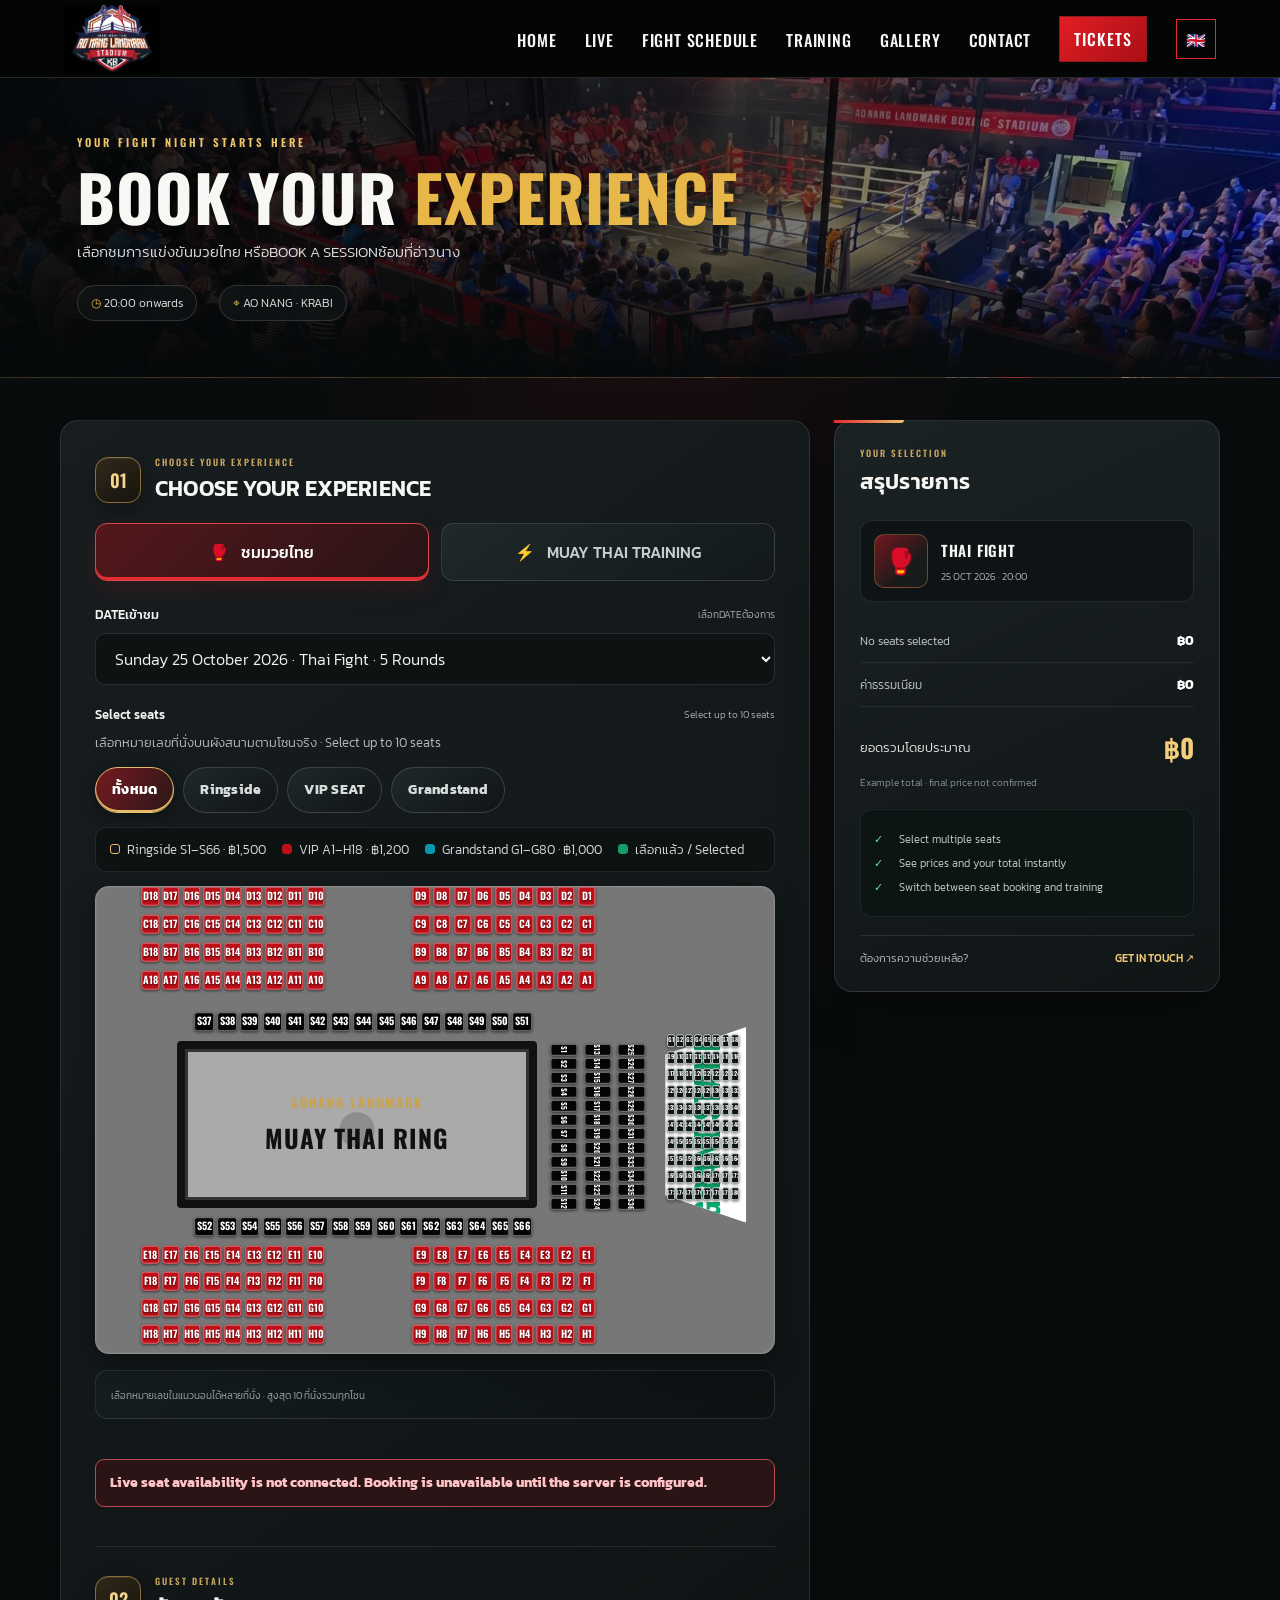
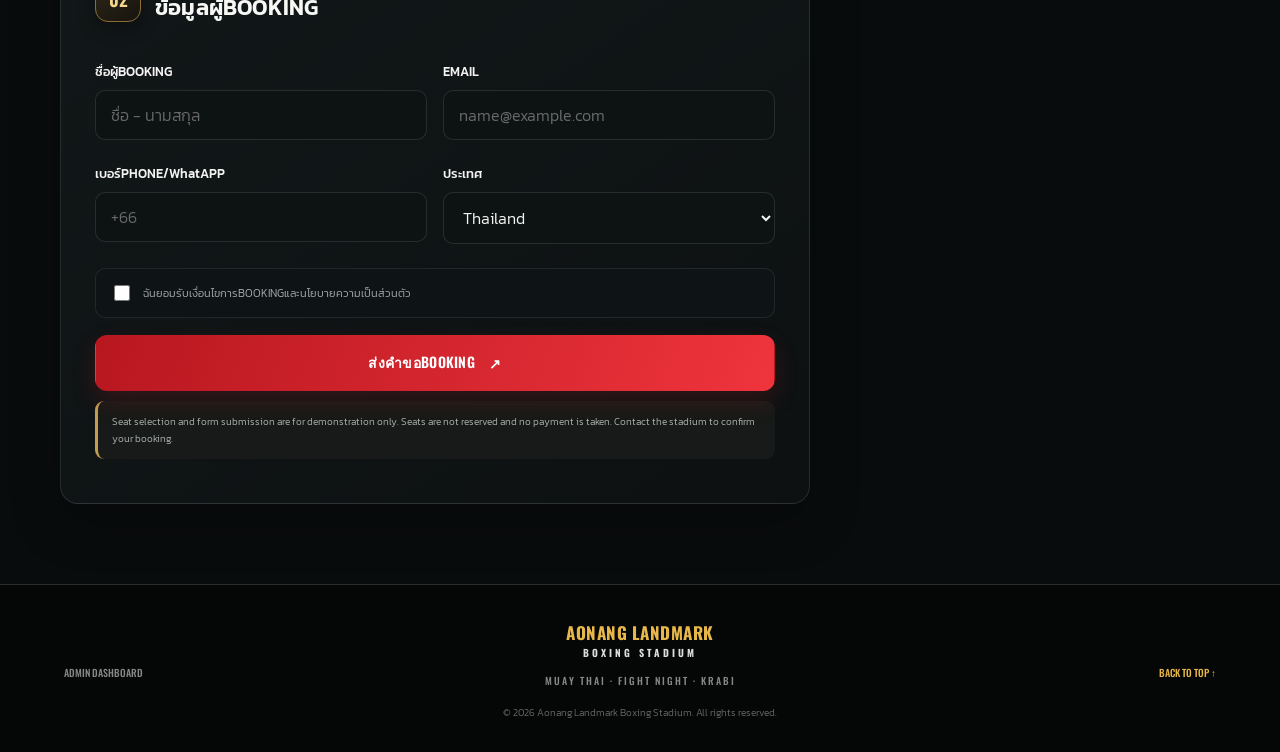
==== booking.html @ 45dba2d1 "Place Cloudflare Pages website at repository root" ====
<!DOCTYPE html>
<html lang="en">
<head>
<meta charset="UTF-8">
<meta name="viewport" content="width=device-width, initial-scale=1.0">
<meta name="description" content="Book tickets for Muay Thai fight nights or reserve a training session at Aonang Landmark Boxing Stadium in Ao Nang, Krabi, Thailand.">
<title>Book Muay Thai Fight Night Tickets | Aonang Landmark</title>
<link rel="preconnect" href="https://fonts.googleapis.com">
<link href="https://fonts.googleapis.com/css2?family=Kanit:wght@300;400;500;600;700;800&family=Oswald:wght@400;500;600;700&display=swap" rel="stylesheet">
<link rel="stylesheet" href="style.css">
<meta name="robots" content="index, follow, max-image-preview:large">
<meta name="theme-color" content="#080909">
<link rel="canonical" href="https://aonan.edgeone.dev/booking.html">
<link rel="icon" href="https://aonan.edgeone.dev/logo.jpg" type="image/jpeg">
<meta property="og:type" content="website">
<meta property="og:site_name" content="Aonang Landmark Boxing Stadium">
<meta property="og:title" content="Book Muay Thai Fight Night Tickets | Aonang Landmark">
<meta property="og:description" content="Book a Muay Thai fight night or training session in Ao Nang, Krabi, Thailand.">
<meta property="og:url" content="https://aonan.edgeone.dev/booking.html">
<meta property="og:image" content="https://aonan.edgeone.dev/BG.jpg">
<meta property="og:locale" content="en_US">
<meta name="twitter:card" content="summary_large_image">
<meta name="twitter:title" content="Book Muay Thai Fight Night Tickets | Aonang Landmark">
<meta name="twitter:description" content="Reserve your fight night tickets or Muay Thai training session in Ao Nang, Krabi.">
<meta name="twitter:image" content="https://aonan.edgeone.dev/BG.jpg">
</head>
<body id="top" class="booking-page">
<header class="site-header">
  <a class="brand" href="index.html#home" aria-label="Aonang Landmark Boxing Stadium home"><img class="brand-logo" src="logo.jpg" alt="Aonang Landmark Boxing Stadium"></a>
  <button class="menu-toggle" aria-label="Open menu" aria-expanded="false">☰</button>
  <nav class="main-nav" aria-label="Main navigation">
    <a class="nav-link" href="index.html#home">HOME</a><a class="nav-link" href="index.html#live">LIVE</a><a class="nav-link" href="index.html#schedule">FIGHT SCHEDULE</a><a class="nav-link" href="index.html#training">TRAINING</a><a class="nav-link" href="index.html#gallery">GALLERY</a><a class="nav-link" href="index.html#contact">CONTACT</a><a class="nav-link nav-booking" href="tickets.html">TICKETS</a><button class="language-btn" id="languageBtn" type="button" aria-label="เปลี่ยนภาษาเป็นภาษาอังกฤษ">🇬🇧 EN</button>
  </nav>
</header>
<main>
  <section class="booking-hero">
    <div class="booking-hero-content"><p class="eyebrow">YOUR FIGHT NIGHT STARTS HERE</p><h1>BOOK YOUR <em>EXPERIENCE</em></h1><p>เลือกชมการแข่งขันมวยไทย หรือจองคลาสฝึกซ้อมที่อ่าวนาง</p><div class="booking-meta"><span>◷ 20:00 น. เป็นต้นไป</span><span>⌖ อ่าวนาง · กระบี่</span></div></div>
  </section>
  <section class="booking-layout container">
    <div class="booking-main">
      <div class="booking-step"><span>01</span><div><p class="eyebrow">CHOOSE YOUR EXPERIENCE</p><h2>เลือกประสบการณ์</h2></div></div>
      <div class="booking-type-switch" role="group" aria-label="ประเภทการจอง"><button type="button" class="booking-type active" data-kind="fight">🥊 &nbsp; ชมมวยไทย</button><button type="button" class="booking-type" data-kind="training">⚡ &nbsp; คลาสฝึกมวยไทย</button></div>
      <form id="bookingForm">
        <div class="booking-fieldset" id="fightFields">
          <label for="fightDate">วันที่เข้าชม <span>เลือกวันที่ต้องการ</span></label>
          <select id="fightDate" name="fightDate" required><option value="2026-11-01">อาทิตย์ 1 พฤศจิกายน 2026 · Fight Night</option><option value="2026-11-02">จันทร์ 2 พฤศจิกายน 2026 · Muay Thai Super Fight</option><option value="2026-11-03">อังคาร 3 พฤศจิกายน 2026 · Local Fight Night</option><option value="2026-11-04">พุธ 4 พฤศจิกายน 2026 · Fight Night</option></select>
          <label id="seatMapLabel">เลือกที่นั่ง <span>เลือกได้สูงสุด 10 ที่นั่ง</span></label>
          <p class="seat-map-note">เลือกหมายเลขที่นั่งบนผังสนามตามโซนจริง · เลือกได้สูงสุด 10 ที่นั่ง</p>
          <div class="seat-zone-filters" role="group" aria-label="เลือกโซนที่นั่ง">
            <button type="button" class="seat-zone-filter active" data-seat-filter="all" aria-pressed="true">ทั้งหมด</button>
            <button type="button" class="seat-zone-filter" data-seat-filter="ringside" aria-pressed="false">Ringside</button>
            <button type="button" class="seat-zone-filter" data-seat-filter="vip" aria-pressed="false">VIP SEAT</button>
            <button type="button" class="seat-zone-filter" data-seat-filter="grand" aria-pressed="false">Grandstand</button>
          </div>
          <div class="seat-legend" aria-label="Seat categories"><span><i class="seat-dot ring"></i>Ringside S1–S66 · ฿1,500</span><span><i class="seat-dot vip"></i>VIP A1–H18 · ฿1,200</span><span><i class="seat-dot grand"></i>Grandstand G1–G80 · ฿1,000</span><span><i class="seat-dot chosen"></i>เลือกแล้ว / Selected</span></div>
          <div class="seat-map-scroll" aria-label="ผังที่นั่ง เลื่อนซ้ายขวาได้"><div class="seat-map" id="seatMap" aria-labelledby="seatMapLabel"></div></div>
          <section class="seat-selection-lists" aria-label="เลือกรายการที่นั่ง">
            <div class="seat-choice-panel" data-choice-zone="ringside" hidden>
              <label>รายการที่นั่ง Ringside S1–S66</label>
              <div class="seat-choice-row" id="selectedRingside" role="group" aria-label="เลือกที่นั่ง Ringside"></div>
            </div>
            <div class="seat-choice-panel" data-choice-zone="vip" hidden>
              <label>รายการที่นั่ง VIP SEAT A1–H18</label>
              <div class="seat-choice-row" id="selectedVip" role="group" aria-label="เลือกที่นั่ง VIP SEAT"></div>
            </div>
            <div class="seat-choice-panel" data-choice-zone="grand" hidden>
              <label>รายการที่นั่ง Grandstand G1–G80</label>
              <div class="seat-choice-row" id="selectedGrandstand" role="group" aria-label="เลือกที่นั่ง Grandstand"></div>
            </div>
            <p class="seat-select-hint">เลือกหมายเลขในแนวนอนได้หลายที่นั่ง · สูงสุด 10 ที่นั่งรวมทุกโซน</p>
          </section>
          <p class="seat-limit-message" id="seatLimitMessage" aria-live="polite"></p>
          <p class="seat-lock-status" id="seatLockStatus" role="status" aria-live="polite" hidden></p>
        </div>
        <div class="booking-fieldset training-fields hidden" id="trainingFields">
          <label for="trainingLevel">คลาสฝึกซ้อม <span>ราคาตัวอย่าง</span></label>
          <select id="trainingLevel" name="trainingLevel"><option value="beginner" data-price="1200">Beginner · คลาสกลุ่ม 1 ชั่วโมง — ฿1,200 / คน</option><option value="intermediate" data-price="1500">Intermediate · คลาสกลุ่ม 1 ชั่วโมง — ฿1,500 / คน</option><option value="private" data-price="2500">Private Training · 1 ชั่วโมง — ฿2,500 / คน</option></select>
          <label for="trainingDate">วันที่สะดวก</label><input id="trainingDate" name="trainingDate" type="date" min="2026-11-01">
          <label for="trainingTime">ช่วงเวลาที่ต้องการ</label><select id="trainingTime" name="trainingTime"><option>09:00 – 10:00</option><option>11:00 – 12:00</option><option>15:00 – 16:00</option><option>17:00 – 18:00</option></select>
          <label for="traineeCount">จำนวนผู้เข้าฝึก</label><div class="quantity-control"><button type="button" id="traineeMinus" aria-label="ลดจำนวน">−</button><input id="traineeCount" type="number" min="1" max="8" value="1"><button type="button" id="traineePlus" aria-label="เพิ่มจำนวน">+</button><span>สูงสุด 8 คน</span></div>
        </div>
        <div class="booking-step attendee-step"><span>02</span><div><p class="eyebrow">GUEST DETAILS</p><h2>ข้อมูลผู้จอง</h2></div></div>
        <div class="guest-fields"><div><label for="guestName">ชื่อผู้จอง</label><input id="guestName" name="guestName" autocomplete="name" placeholder="ชื่อ - นามสกุล" required></div><div><label for="guestEmail">อีเมล</label><input id="guestEmail" name="guestEmail" type="email" autocomplete="email" placeholder="name@example.com" required></div><div><label for="guestPhone">เบอร์โทรศัพท์/WhatAPP</label><input id="guestPhone" name="guestPhone" type="tel" autocomplete="tel" placeholder="+66" required></div><div><label for="guestCountry">ประเทศ</label><select id="guestCountry" name="guestCountry"><option>Thailand</option><option>United Kingdom</option><option>United States</option><option>Australia</option><option>Other</option></select></div></div>
        <label class="booking-consent"><input type="checkbox" required><span>ฉันยอมรับเงื่อนไขการจองและนโยบายความเป็นส่วนตัว</span></label>
        <button class="btn btn-red booking-submit" type="submit">ส่งคำขอจอง <span>↗</span></button>
        <p class="booking-disclaimer">การเลือกที่นั่งและส่งแบบฟอร์มนี้เป็นเพียงการสาธิต ไม่ใช่การจองที่นั่งจริง ไม่มีการกันที่นั่งหรือรับชำระเงิน กรุณาติดต่อสนามเพื่อยืนยันการจอง</p>
        
      </form>
      <div id="bookingSuccessPopup" class="booking-success-popup" role="dialog" aria-modal="true" aria-labelledby="bookingSuccessText" tabindex="-1" hidden>
        <div class="booking-success-card">
          <div class="booking-success-mark" aria-hidden="true">✓</div>
          <p id="bookingSuccessText">คำขอของคุณได้บันทึกไว้แล้ว เราจะติดต่อคุณในเร็วๆนี้</p>
        </div>
      </div>
    </div>
    <aside class="booking-summary"><p class="eyebrow">YOUR SELECTION</p><h2>สรุปรายการ</h2><div class="summary-event"><div class="summary-thumb"></div><div><b id="summaryName">FIGHT NIGHT</b><small id="summaryDate">1 NOV 2026 · 20:00</small></div></div><div class="summary-line"><span id="summaryItem">ยังไม่ได้เลือกที่นั่ง</span><b id="summarySubtotal">฿0</b></div><div class="summary-line"><span>ค่าธรรมเนียม</span><b>฿0</b></div><div class="summary-total"><span>ยอดรวมโดยประมาณ</span><strong id="summaryTotal">฿0</strong></div><p class="summary-caption">ยอดรวมตัวอย่าง · ยังไม่ใช่ราคายืนยัน</p><div class="summary-perks"><p><span>✓</span> เลือกที่นั่งได้หลายที่</p><p><span>✓</span> ดูราคาและยอดรวมทันที</p><p><span>✓</span> สลับจองที่นั่งหรือคลาสฝึกซ้อม</p></div><a href="index.html#contact" class="summary-help">ต้องการความช่วยเหลือ? <b>ติดต่อเรา ↗</b></a></aside>
  </section>
</main>
<footer class="site-footer"><a class="footer-brand" href="index.html#home">AONANG LANDMARK <span>BOXING STADIUM</span></a><p>MUAY THAI · FIGHT NIGHT · KRABI</p><small>© <span id="year"></span> Aonang Landmark Boxing Stadium. All rights reserved.</small><a class="dashboard-link" href="CODEX/dashboard.html">ADMIN DASHBOARD</a><a href="#top" class="back-top">BACK TO TOP ↑</a></footer>
<script src="script.js"></script><script src="language.js"></script><script src="site-data.js"></script><script src="booking.js"></script>
</body>
</html>
---- style.css ----
*{box-sizing:border-box} :root{--bg:#080909;--panel:#111313;--gold:#e7b849;--red:#e31d25;--muted:#a7a7a7;--line:#303131}html{scroll-behavior:smooth;scroll-padding-top:82px}body{margin:0;background:var(--bg);color:#f7f7f4;font-family:'Kanit',sans-serif;font-weight:300}a{color:inherit;text-decoration:none}button,input,textarea,select{font:inherit}.site-header{height:78px;position:sticky;top:0;z-index:20;display:flex;align-items:center;justify-content:space-between;padding:0 clamp(18px,5vw,78px);background:rgba(5,6,6,.96);border-bottom:1px solid #252626;backdrop-filter:blur(12px)}.brand{display:flex;flex-direction:column;line-height:1}.brand-mark{font-size:14px;letter-spacing:5px;color:var(--gold);margin-bottom:3px}.brand-name{font:700 19px 'Oswald',sans-serif;letter-spacing:.5px;color:var(--gold)}.brand-sub{font:500 10px 'Oswald',sans-serif;letter-spacing:3px;margin-top:4px}.main-nav{display:flex;align-items:center;gap:clamp(13px,2.2vw,31px)}.nav-link{font:500 12px 'Oswald',sans-serif;letter-spacing:.8px;padding:30px 0 27px;position:relative}.nav-link:after{content:"";position:absolute;bottom:17px;left:0;width:0;height:3px;background:var(--red);transition:.2s}.nav-link:hover:after,.nav-link.active:after{width:100%}.language-btn{background:transparent;border:0;color:#ddd;font-size:12px;cursor:pointer}.menu-toggle{display:none;background:none;color:white;border:1px solid #555;border-radius:5px;padding:7px 10px}.hero{min-height:660px;position:relative;display:flex;align-items:center;background:#171717 url('BG.jpg') center 36%/cover no-repeat;isolation:isolate}.hero-overlay{position:absolute;inset:0;background:linear-gradient(90deg,rgba(0,0,0,.94) 0%,rgba(0,0,0,.7) 39%,rgba(0,0,0,.15) 75%),linear-gradient(0deg,#080909 0%,transparent 28%,rgba(0,0,0,.12) 100%);z-index:-1}.hero-content{padding:70px clamp(22px,8vw,125px) 120px;max-width:800px}.eyebrow{font:600 11px 'Oswald',sans-serif;letter-spacing:2.3px;color:var(--gold);margin:0 0 13px}.eyebrow span{display:inline-block;width:26px;height:2px;background:var(--red);vertical-align:middle;margin-right:8px}.hero h1{font:700 clamp(44px,7vw,88px)/.98 'Oswald',sans-serif;letter-spacing:-1.5px;margin:0 0 18px;text-shadow:0 3px 22px #000}.hero h1 em,.section-heading h2 em,.training-banner h2 em,.contact-banner h2 em,.contact-details h3 em,.contact-form h3 em{font-style:normal;color:var(--gold)}.hero h1 span{font-size:.48em;letter-spacing:1px}.hero-copy{font-size:17px;line-height:1.7;color:#ddd}.hero-actions{display:flex;gap:12px;flex-wrap:wrap;margin-top:25px}.btn{display:inline-flex;align-items:center;justify-content:center;gap:14px;min-height:44px;padding:0 20px;border:1px solid transparent;font:600 12px 'Oswald',sans-serif;letter-spacing:.7px;cursor:pointer;transition:.2s}.btn-red{background:var(--red);color:white}.btn-red:hover{background:#ff343b;transform:translateY(-2px)}.btn-outline{border-color:#aaa;background:rgba(0,0,0,.35)}.btn-outline:hover{border-color:var(--gold);color:var(--gold)}.hero-badge{position:absolute;right:8%;bottom:140px;border:1px solid rgba(231,184,73,.7);padding:17px 22px;text-align:center;background:rgba(0,0,0,.35);transform:rotate(4deg)}.hero-badge span,.hero-badge small{display:block;font:500 9px 'Oswald',sans-serif;letter-spacing:2px}.hero-badge strong{display:block;font:700 29px 'Oswald',sans-serif;color:var(--gold)}.hero-badge small{margin-top:4px;color:#ccc}.hero-bottom{position:absolute;bottom:0;left:0;right:0;display:grid;grid-template-columns:repeat(3,1fr);padding:18px clamp(20px,8vw,125px);background:rgba(5,6,6,.91);border-top:1px solid #3b3321;gap:18px}.hero-bottom>div{display:flex;align-items:center;gap:12px}.feature-icon{font-size:26px;color:var(--gold)}.hero-bottom p{margin:0;display:flex;flex-direction:column}.hero-bottom strong{font:500 12px 'Oswald',sans-serif;letter-spacing:.6px}.hero-bottom small{font-size:11px;color:#aaa;margin-top:4px}.section{padding:75px 0}.container{width:min(1160px,88%);margin:0 auto}.upcoming{padding:70px max(6%,calc((100% - 1160px)/2));background:#0b0c0c}.section-heading{display:flex;justify-content:space-between;align-items:end;gap:20px;margin-bottom:30px}.section-heading h2,.training-banner h2,.contact-banner h2{font:700 clamp(32px,4.5vw,48px)/1.1 'Oswald',sans-serif;margin:0;letter-spacing:.3px}.text-link{font:500 12px 'Oswald',sans-serif;color:var(--gold);padding-bottom:7px}.fight-cards{display:grid;grid-template-columns:1fr 1fr;gap:18px}.fight-card{display:grid;grid-template-columns:62px 1fr 38px 1fr;align-items:center;gap:12px;border:1px solid #35312a;padding:16px;background:linear-gradient(130deg,#171818,#0b0c0c);position:relative;min-height:160px}.fight-card:before{content:"";position:absolute;top:-1px;left:-1px;width:45px;height:3px;background:var(--red)}.fight-date{text-align:center;border-right:1px solid #444;padding-right:10px;display:flex;flex-direction:column}.fight-date b{font:700 28px 'Oswald';color:var(--gold)}.fight-date span{font:600 12px 'Oswald'}.fight-date small{font-size:10px;color:#999}.fighter{text-align:center;font:500 10px 'Oswald';color:#ddd}.fighter-photo{height:78px;background-size:cover;background-position:center;margin-bottom:8px;filter:saturate(.85)}.fighter-one{background-image:url('https://images.unsplash.com/photo-1564415051543-cb73a7464d4a?auto=format&fit=crop&w=300&q=80')}.fighter-two{background-image:url('https://images.unsplash.com/photo-1599058917212-d750089bc07e?auto=format&fit=crop&w=300&q=80')}.fighter-three{background-image:url('https://images.unsplash.com/photo-1517438322307-e67111335449?auto=format&fit=crop&w=300&q=80')}.fighter-four{background-image:url('https://images.unsplash.com/photo-1583473848882-f9a5bc7fd2ee?auto=format&fit=crop&w=300&q=80')}.vs{font:700 18px 'Oswald';color:var(--red);text-align:center}.fight-info{grid-column:2/-1;border-top:1px solid #292929;padding-top:10px;display:flex;justify-content:space-between;gap:8px;font:500 10px 'Oswald';letter-spacing:.5px}.fight-booking-btn{grid-column:2/-1;justify-self:end;min-height:34px;padding:0 14px;font-size:10px}.fight-info span{color:var(--gold)}.demo-note{font-size:11px;color:#858585;margin-top:18px}.dark-section{background:linear-gradient(180deg,#111313,#080909);border-top:1px solid #242424;border-bottom:1px solid #242424}.section-intro{font-size:14px;color:#aaa;margin:10px 0 0}.live-pill{font:500 11px 'Oswald';border:1px solid #494949;padding:9px 12px;white-space:nowrap}.live-pill i,.live-dot{display:inline-block;width:7px;height:7px;background:var(--red);border-radius:50%;margin-right:7px;box-shadow:0 0 10px var(--red)}.live-grid{display:grid;grid-template-columns:1.45fr 1fr;gap:25px}.video-placeholder{border:1px solid #343434;background:#050606}.video-screen{aspect-ratio:16/9;display:flex;align-items:center;justify-content:center;position:relative;background:linear-gradient(0deg,rgba(0,0,0,.45),rgba(0,0,0,.1)),url('BG.jpg') center/cover}.video-screen:after{content:"";position:absolute;inset:0;border:1px solid rgba(231,184,73,.2)}.play-button{width:70px;height:70px;border-radius:50%;display:grid;place-items:center;padding-left:4px;background:var(--red);font-size:22px;box-shadow:0 0 0 10px #ffffff20;z-index:1}.screen-label{position:absolute;bottom:18px;left:20px;font:500 12px 'Oswald';letter-spacing:1px}.screen-label b{color:var(--gold);font-size:20px}.video-caption{padding:14px 18px;font:500 11px 'Oswald';letter-spacing:.8px}.video-caption small{display:block;font:300 11px 'Kanit';color:#888;margin-top:5px}.live-list{border:1px solid #333;padding:20px}.live-list h3{font:600 18px 'Oswald';margin:0 0 16px}.live-list article{display:flex;align-items:center;gap:14px;padding:13px 0;border-top:1px solid #2b2b2b}.live-list time{font:700 22px 'Oswald';color:var(--gold);text-align:center;line-height:1}.live-list time small{font-size:10px;color:#aaa}.live-list article div{flex:1;display:flex;flex-direction:column}.live-list article b{font-size:13px;font-weight:500}.live-list article div small{font-size:11px;color:#888}.tag{font:500 9px 'Oswald';letter-spacing:.5px;padding:6px 8px;background:#252727;color:#bbb;white-space:nowrap}.tag.red{background:#4b1114;color:#ff777b}.full{width:100%;margin-top:15px}.filter-row,.gallery-filters{display:flex;gap:9px;flex-wrap:wrap;margin:0 0 20px}.filter-btn{background:#161818;color:#aaa;border:1px solid #333;border-radius:2px;padding:10px 17px;font:500 11px 'Oswald';letter-spacing:.5px;cursor:pointer}.filter-btn:hover,.filter-btn.selected{background:var(--red);border-color:var(--red);color:#fff}.schedule-table{border:1px solid #333}.schedule-row{display:grid;grid-template-columns:58px .9fr 2.2fr .9fr .9fr;gap:16px;align-items:center;padding:17px 20px;border-top:1px solid #2a2a2a;background:#101212}.schedule-head{border-top:0;background:#1a1c1c;color:#aaa;font:500 10px 'Oswald';letter-spacing:1px}.date-cell,.event-cell{display:flex;flex-direction:column}.date-cell b{font:600 15px 'Oswald';color:var(--gold)}.date-cell small,.event-cell small{font-size:11px;color:#888}.event-cell b{font-size:14px;font-weight:500}.status{font:500 10px 'Oswald';color:#b8b8b8}.training-section{background:#0a0b0b}.training-banner{padding:72px 0;background:linear-gradient(90deg,#080909 0%,rgba(0,0,0,.8) 44%,rgba(0,0,0,.25)),url('training-banner.png') center 42%/cover no-repeat;border-bottom:1px solid #2b2b2b}.training-banner .container{padding:10px 0}.training-banner h2{margin-bottom:15px}.training-banner p:not(.eyebrow){line-height:1.8;color:#ddd;margin-bottom:22px}.program-grid{display:grid;grid-template-columns:repeat(4,1fr);gap:14px}.program-card{position:relative;padding:24px 20px 22px;background:linear-gradient(145deg,#191b1b,#0e1010);border:1px solid #343434;min-height:250px;overflow:hidden}.program-card:before{content:"";position:absolute;top:0;left:0;width:40px;height:3px;background:var(--red)}.program-number{position:absolute;right:15px;top:8px;font:700 42px 'Oswald';color:#242626}.program-icon{font-size:27px;position:relative}.program-card h3{font:600 19px 'Oswald';color:var(--gold);margin:20px 0 9px}.program-card p{font-size:12px;line-height:1.8;color:#aaa;min-height:66px}.program-card>a{font:500 10px 'Oswald';letter-spacing:1px;color:white;border-bottom:1px solid var(--red);padding-bottom:5px}.gallery-grid{display:grid;grid-template-columns:repeat(3,1fr);grid-auto-rows:220px;gap:13px}.gallery-item{position:relative;border:1px solid #3b3b3b;background-size:cover;background-position:center;cursor:pointer;overflow:hidden;text-align:left}.gallery-item:before{content:"";position:absolute;inset:0;background:linear-gradient(0deg,rgba(0,0,0,.88),transparent 65%);transition:.25s}.gallery-item:hover:before{background:linear-gradient(0deg,rgba(0,0,0,.8),rgba(227,29,37,.15))}.gallery-item span{position:absolute;bottom:17px;left:17px;right:17px;font:600 14px 'Oswald';letter-spacing:.7px}.gallery-item span b{float:right;color:var(--gold)}.contact-banner{padding:70px 0;text-align:center;background:linear-gradient(0deg,rgba(0,0,0,.78),rgba(0,0,0,.4)),url('BG.jpg') center 55%/cover}.contact-banner p:last-child{color:#ddd}.contact-grid{display:grid;grid-template-columns:1fr 1fr;gap:70px;padding-top:65px;padding-bottom:70px}.contact-details h3,.contact-form h3{font:600 26px 'Oswald';margin:0 0 28px}.contact-line{display:flex;gap:16px;padding:16px 0;border-bottom:1px solid #2b2b2b}.contact-line>span{font-size:23px;color:var(--gold);width:25px}.contact-line b{font:500 11px 'Oswald';letter-spacing:1px;color:var(--gold)}.contact-line p{font-size:13px;line-height:1.7;color:#bbb;margin:5px 0 0}.contact-line small{font-size:10px;color:#777}.social-links{display:flex;gap:10px;margin-top:24px}.social-links a{display:grid;place-items:center;width:35px;height:35px;border:1px solid #484848;color:var(--gold);font-weight:600}.social-links a:hover{background:var(--red);color:#fff}.contact-form{background:#121414;border:1px solid #343434;padding:28px}.contact-form h3{margin-bottom:22px}.contact-form label{display:block;font:500 10px 'Oswald';letter-spacing:.7px;color:#bbb;margin:14px 0 7px}.contact-form input,.contact-form textarea,.contact-form select{width:100%;background:#080909;color:#eee;border:1px solid #383a3a;padding:12px;outline:none;border-radius:0;font-size:12px}.contact-form input:focus,.contact-form textarea:focus,.contact-form select:focus{border-color:var(--gold)}.contact-form textarea{resize:vertical}.form-note{font-size:10px;color:#777;line-height:1.6}.site-footer{position:relative;text-align:center;padding:35px 20px 30px;border-top:1px solid #2c2c2c;background:#050606}.footer-brand{font:700 17px 'Oswald';color:var(--gold);letter-spacing:.5px}.footer-brand span{display:block;color:#ddd;font-size:10px;letter-spacing:3px}.site-footer p{font:500 10px 'Oswald';letter-spacing:2px;color:#888}.site-footer small{font-size:10px;color:#666}.back-top{position:absolute;right:5%;top:48%;font:500 10px 'Oswald';color:var(--gold)}.hidden{display:none!important}
@media(max-width:900px){.site-header{padding:0 22px}.main-nav{gap:14px}.nav-link{font-size:11px}.hero-badge{right:5%;bottom:130px}.fight-card{grid-template-columns:48px 1fr 25px 1fr;gap:7px;padding:12px}.fight-info{font-size:9px}.program-grid{grid-template-columns:repeat(2,1fr)}.contact-grid{gap:30px}.schedule-row{grid-template-columns:58px .9fr 2fr .9fr .9fr;padding:14px;gap:10px}}
@media(max-width:680px){html{scroll-padding-top:70px}.site-header{height:70px}.brand-name{font-size:17px}.menu-toggle{display:block}.main-nav{display:none;position:absolute;top:69px;left:0;right:0;background:#090a0a;border-bottom:1px solid #333;padding:10px 22px 20px;flex-direction:column;align-items:stretch;gap:0}.main-nav.open{display:flex}.nav-link{padding:13px 0;border-bottom:1px solid #202222}.nav-link:after{bottom:0}.language-btn{text-align:left;padding:13px 0}.hero{min-height:680px;background-position:58% center}.hero-content{padding:55px 22px 170px}.hero h1{font-size:clamp(46px,13vw,68px)}.hero-copy{font-size:15px}.hero-badge{right:22px;bottom:125px;transform:scale(.75) rotate(4deg);transform-origin:right bottom}.hero-bottom{grid-template-columns:1fr;gap:9px;padding:12px 22px}.hero-bottom>div{gap:10px}.feature-icon{font-size:20px}.hero-bottom strong{font-size:10px}.hero-bottom small{font-size:10px}.section,.upcoming{padding:48px 0}.upcoming{padding-left:6%;padding-right:6%}.container{width:88%}.section-heading{align-items:flex-start;flex-direction:column;margin-bottom:23px}.section-heading h2,.training-banner h2,.contact-banner h2{font-size:35px}.fight-cards{grid-template-columns:1fr}.fight-card{min-height:145px}.live-grid{grid-template-columns:1fr}.live-pill{align-self:flex-start}.schedule-head{display:none}.schedule-row{grid-template-columns:58px 1fr auto;gap:8px;padding:15px}.schedule-row>.schedule-photo{grid-column:1;grid-row:1/3}.date-cell{grid-column:2;grid-row:1}.event-cell{grid-column:2;grid-row:2}.schedule-row>.tag{grid-column:3;grid-row:1;justify-self:end}.schedule-row>.status{grid-column:3;grid-row:2;justify-self:end}.training-banner{padding:55px 0;background-position:58% center}.program-grid{grid-template-columns:1fr 1fr;gap:10px}.program-card{padding:20px 14px;min-height:250px}.program-card h3{font-size:17px}.program-card p{font-size:11px}.gallery-grid{grid-template-columns:repeat(2,1fr);grid-auto-rows:160px;gap:9px}.gallery-item span{font-size:11px;left:10px;bottom:12px}.contact-banner{padding:55px 0}.contact-grid{grid-template-columns:1fr;gap:40px;padding-top:45px;padding-bottom:45px}.contact-form{padding:20px}.back-top{position:static;display:block;margin-top:16px}.fight-info{font-size:9px}.text-link{padding:0}.demo-note{line-height:1.7}}
@media(max-width:380px){.program-grid{grid-template-columns:1fr}.gallery-grid{grid-auto-rows:135px}.fight-date b{font-size:23px}.fight-card{grid-template-columns:42px 1fr 20px 1fr}.hero-actions .btn{padding:0 12px;font-size:10px}}

/* Booking page */
.nav-booking{padding:10px 14px!important;border:1px solid #8f191d;color:#fff;background:linear-gradient(135deg,#e31d25,#a90f16);letter-spacing:1px}.nav-booking:after{display:none}.nav-booking:hover,.nav-booking.active{background:#f02a31;color:#fff}.booking-hero{min-height:300px;display:flex;align-items:center;position:relative;background:linear-gradient(90deg,rgba(0,0,0,.92),rgba(0,0,0,.38)),linear-gradient(0deg,#080909,transparent 55%),url('BG.jpg') center 38%/cover;border-bottom:1px solid #352a18}.booking-hero-content{width:min(1160px,88%);margin:0 auto;padding:54px 0}.booking-hero h1{font:700 clamp(36px,6vw,64px)/1.05 'Oswald',sans-serif;margin:0 0 10px;letter-spacing:.2px}.booking-hero h1 em{font-style:normal;color:var(--gold)}.booking-hero-content>p:not(.eyebrow){color:#ddd;margin:0;font-size:15px}.booking-meta{display:flex;gap:22px;margin-top:22px;color:#ddd;font-size:12px}.booking-meta span:first-letter{color:var(--gold)}.booking-layout{display:grid;grid-template-columns:minmax(0,1.65fr) minmax(280px,.85fr);gap:46px;align-items:start;padding-top:52px;padding-bottom:80px}.booking-main{min-width:0}.booking-step{display:flex;align-items:center;gap:14px;margin-bottom:23px}.booking-step>span{width:42px;height:42px;border:1px solid #5f4b23;color:var(--gold);display:grid;place-items:center;font:600 18px 'Oswald';background:#15130e}.booking-step h2,.booking-summary h2{font:600 23px 'Kanit',sans-serif;margin:0}.booking-step .eyebrow{margin-bottom:3px}.booking-type-switch{display:grid;grid-template-columns:1fr 1fr;gap:10px;margin-bottom:28px}.booking-type{min-height:54px;background:#121414;border:1px solid #383a3a;color:#bbb;cursor:pointer;font-weight:500;transition:.2s}.booking-type:hover,.booking-type.active{background:#261416;border-color:var(--red);color:#fff;box-shadow:inset 0 -2px var(--red)}.booking-fieldset{border:0;padding:0;margin:0}.booking-fieldset>label,.guest-fields label{display:flex;justify-content:space-between;align-items:center;color:#eee;font-size:13px;font-weight:500;margin:19px 0 9px}.booking-fieldset>label span{font-size:10px;color:#888;font-weight:300}.booking-fieldset select,.booking-fieldset input[type=date],.guest-fields input,.guest-fields select{width:100%;background:#111313;color:#eee;border:1px solid #363939;padding:13px 14px;border-radius:0;outline:none;min-height:47px}.booking-fieldset select:focus,.booking-fieldset input:focus,.guest-fields input:focus,.guest-fields select:focus{border-color:var(--gold)}.ticket-options{display:grid;gap:9px}.ticket-option{min-height:77px;display:flex;align-items:center;gap:14px;padding:12px 15px;background:#111313;border:1px solid #323535;cursor:pointer;transition:.18s}.ticket-option:hover,.ticket-option.selected{border-color:#9b272b;background:linear-gradient(100deg,#241315,#111313)}.ticket-option input{accent-color:var(--red)}.ticket-icon{font-size:20px;color:var(--gold);width:22px;text-align:center}.ticket-desc{display:flex;flex:1;flex-direction:column;gap:2px}.ticket-desc b{font:600 14px 'Oswald';letter-spacing:.7px}.ticket-desc small{font-size:11px;color:#999}.ticket-option>strong{font:600 17px 'Oswald';color:var(--gold);white-space:nowrap}.ticket-option>strong small{font:300 10px 'Kanit';color:#888}.quantity-control{height:46px;display:flex;align-items:center;width:max-content;border:1px solid #383a3a;background:#111313}.quantity-control button{width:43px;height:44px;color:var(--gold);background:transparent;border:0;font-size:21px;cursor:pointer}.quantity-control input{width:48px;height:44px;text-align:center;border:0;border-left:1px solid #383a3a;border-right:1px solid #383a3a;background:transparent;color:#fff;font-weight:500;appearance:textfield}.quantity-control input::-webkit-inner-spin-button,.quantity-control input::-webkit-outer-spin-button{appearance:none;margin:0}.quantity-control>span{padding:0 12px;color:#888;font-size:10px;white-space:nowrap}.attendee-step{margin:39px 0 18px;padding-top:27px;border-top:1px solid #282b2b}.guest-fields{display:grid;grid-template-columns:1fr 1fr;gap:0 14px}.guest-fields label{margin-top:8px}.guest-fields input::placeholder{color:#696969}.booking-consent{display:flex;align-items:center;gap:10px;margin:24px 0 17px;color:#aaa;font-size:11px}.booking-consent input{accent-color:var(--red);width:16px;height:16px}.booking-submit{width:100%;height:52px;font-size:14px}.booking-disclaimer{font-size:10px;line-height:1.7;color:#747777}.booking-message{display:none;padding:14px 16px;margin-top:12px;border:1px solid #a78331;background:#19160d;color:#f0d48a;font-size:12px;line-height:1.7}.booking-message.visible{display:block}.booking-summary{position:sticky;top:102px;padding:25px 23px;background:linear-gradient(150deg,#171919,#0e1010);border:1px solid #383a39;box-shadow:0 14px 40px #0005}.booking-summary:before{content:"";display:block;width:45px;height:3px;background:var(--red);position:absolute;top:-1px;left:-1px}.booking-summary>.eyebrow{margin-bottom:5px}.booking-summary h2{margin-bottom:22px}.summary-event{display:flex;align-items:center;gap:13px;padding-bottom:19px;border-bottom:1px solid #343636}.summary-thumb{width:68px;height:58px;flex:none;background:linear-gradient(0deg,#0008,#0002),url('BG.jpg') center/cover}.summary-event>div:last-child{display:flex;flex-direction:column;gap:4px}.summary-event b{font:600 13px 'Oswald';letter-spacing:.5px}.summary-event small{color:#aaa;font-size:11px}.summary-line,.summary-total{display:flex;justify-content:space-between;align-items:center;gap:12px;padding:14px 0;border-bottom:1px solid #292c2c;color:#aaa;font-size:12px}.summary-line b{color:#eee;font-size:13px}.summary-total{border:0;color:#ddd;margin-top:4px}.summary-total strong{font:600 24px 'Oswald';color:var(--gold)}.summary-caption{font-size:10px;color:#777;line-height:1.6;margin:0 0 20px}.summary-perks{padding:15px 0;border-top:1px solid #2d3030;border-bottom:1px solid #2d3030}.summary-perks p{display:flex;gap:9px;align-items:center;margin:8px 0;color:#aaa;font-size:11px}.summary-perks span{color:var(--gold)}.summary-help{display:block;margin-top:18px;color:#aaa;font-size:11px}.summary-help b{float:right;color:var(--gold);font-weight:500}.training-fields.hidden{display:none}
@media(max-width:900px){.booking-layout{gap:25px;grid-template-columns:minmax(0,1.4fr) minmax(250px,.8fr)}.main-nav{gap:11px}.nav-link{font-size:10px}.nav-booking{padding:8px 10px!important}}
@media(max-width:680px){.booking-hero{min-height:260px;background-position:58% center}.booking-hero-content{padding:42px 0}.booking-hero h1{font-size:clamp(34px,9vw,48px)}.booking-meta{gap:14px;flex-wrap:wrap}.booking-layout{grid-template-columns:1fr;padding-top:35px;padding-bottom:50px;gap:28px}.booking-summary{position:static;grid-row:1}.booking-main{grid-row:2}.booking-type-switch{gap:7px}.booking-type{font-size:12px}.booking-summary{padding:20px}.guest-fields{grid-template-columns:1fr}.ticket-option{gap:9px;padding:10px}.ticket-option>strong{font-size:15px}.ticket-desc small{font-size:10px}.quantity-control>span{font-size:9px}.booking-step h2{font-size:20px}}

.language-btn{white-space:nowrap;padding:7px 9px;border:1px solid #514421;color:var(--gold);font:600 11px 'Oswald',sans-serif;letter-spacing:.5px}.language-btn:hover{border-color:var(--gold);color:#fff}
@media(max-width:680px){.language-btn{align-self:flex-start;margin-top:8px}}

.brand{flex-direction:row;align-items:center;line-height:1;flex:0 0 auto}.brand-logo{display:block;width:96px;height:68px;object-fit:contain;background:#000}.footer-brand img{display:block;width:145px;height:122px;object-fit:contain;margin:0 auto}.footer-brand{display:inline-block}
@media(max-width:680px){.brand-logo{width:84px;height:64px}.footer-brand img{width:125px;height:105px}}.whatsapp-float{position:fixed;z-index:30;right:22px;bottom:22px;display:flex;align-items:center;gap:10px;padding:10px 16px 10px 10px;border-radius:50px;background:#19a953;color:#fff;box-shadow:0 8px 26px #0008;font:600 11px 'Oswald';letter-spacing:.5px;transition:.2s}.whatsapp-float:hover{background:#20c566;transform:translateY(-3px)}.whatsapp-float .whatsapp-icon{width:37px;height:37px;background:#fff;color:#19a953}.contact-map.container{margin-top:0;margin-bottom:64px}.contact-map h3{font:600 20px 'Oswald';margin:0;color:#fff}.contact-map iframe{border-radius:2px}
@media(max-width:680px){.whatsapp-float{right:13px;bottom:13px;padding-right:13px}.whatsapp-float span:last-child{font-size:10px}.contact-map.container{margin-bottom:45px}}
/* Fight card portraits supplied for the main and co-main events */
.fighter-photo{height:112px;background-color:#f3f2ef;background-position:center 18%;border:1px solid #383838;filter:none}.fighter-one{background-image:url('Upcoming%20Fights/CO%20RED.jpg')}.fighter-two{background-image:url('Upcoming%20Fights/CO%20BLUE.jpg')}.fighter-three{background-image:url('Upcoming%20Fights/MP%20RED.jpg')}.fighter-four{background-image:url('Upcoming%20Fights/MP%20BLUE.jpg')}
@media(max-width:680px){.fighter-photo{height:96px;background-position:center 16%}}
.gallery-carousel{position:relative}.gallery-slides{position:relative}.gallery-carousel .gallery-item{display:none;width:100%;height:min(58vw,560px);min-height:280px;background-size:cover;background-position:center;border:1px solid #393b3b}.gallery-carousel .gallery-item.is-active{display:block;animation:galleryFade .45s ease}.gallery-carousel .gallery-item span{font-size:16px;left:24px;bottom:22px}.gallery-controls{display:flex;align-items:center;justify-content:center;gap:15px;margin-top:16px}.gallery-arrow{display:grid;place-items:center;width:42px;height:42px;border-radius:50%;border:1px solid #4b4d4d;background:#111313;color:var(--gold);font-size:28px;line-height:1;cursor:pointer;transition:.2s}.gallery-arrow:hover{background:var(--red);border-color:var(--red);color:#fff}.gallery-dots{display:flex;align-items:center;gap:8px}.gallery-dot{width:9px;height:9px;padding:0;border:0;border-radius:50%;background:#555;cursor:pointer;transition:.2s}.gallery-dot[aria-current="true"]{width:25px;border-radius:10px;background:var(--red)}.gallery-count{min-width:38px;color:#888;font:500 11px 'Oswald';text-align:center}.gallery-carousel .gallery-item:focus-visible,.gallery-arrow:focus-visible,.gallery-dot:focus-visible{outline:2px solid var(--gold);outline-offset:3px}@keyframes galleryFade{from{opacity:.45}to{opacity:1}}@media(max-width:680px){.gallery-carousel .gallery-item{height:62vw;min-height:230px}.gallery-carousel .gallery-item span{left:13px;bottom:14px;font-size:13px}.gallery-controls{gap:10px}.gallery-arrow{width:38px;height:38px}}@media(prefers-reduced-motion:reduce){.gallery-carousel .gallery-item.is-active{animation:none}}
.gallery-g3{background-image:url('Gallery/Fight%20night/G3.jpg')}.gallery-g4{background-image:url('Gallery/Fight%20night/G4.jpg')}.gallery-g5{background-image:url('Gallery/Fight%20night/G5.jpg')}.gallery-g6{background-image:url('Gallery/Fight%20night/G6.jpg')}

.gallery-g1{background-image:url('Gallery/Fight%20night/G1.jpg')}.gallery-g2{background-image:url('Gallery/Fight%20night/G2.jpg')}

.gallery-st1{background-image:url('Gallery/Stadium/ST1.jpg')}.gallery-st2{background-image:url('Gallery/Stadium/ST2.jpg')}.gallery-st3{background-image:url('Gallery/Stadium/ST3.jpg')}.gallery-st4{background-image:url('Gallery/Stadium/ST4.jpg')}.gallery-st5{background-image:url('Gallery/Stadium/ST5.jpg')}.gallery-st6{background-image:url('Gallery/Stadium/ST6.jpg')}

.gallery-tr1{background-image:url('Gallery/Traning/TR1.jpg')}.gallery-tr2{background-image:url('Gallery/Traning/TR2.jpg')}.gallery-tr3{background-image:url('Gallery/Traning/TR3.jpg')}.gallery-tr4{background-image:url('Gallery/Traning/TR4.jpg')}.gallery-tr5{background-image:url('Gallery/Traning/TR5.jpg')}.gallery-tr6{background-image:url('Gallery/Traning/TR6.jpg')}
.dashboard-link{position:absolute;left:5%;top:48%;font:500 10px 'Oswald';color:#888}.dashboard-link:hover{color:var(--gold)}@media(max-width:680px){.dashboard-link{position:static;display:block;margin-top:12px}}

.schedule-photo,.admin-schedule-photo{width:54px;height:68px;background-size:cover;background-position:center 18%;border:1px solid #444}.schedule-row.schedule-head{grid-template-columns:58px 1fr 2.2fr .9fr .9fr}.admin-schedule-photo{margin-bottom:6px}.schedule-photo-input{max-width:108px;color:#aaa;font:9px 'Kanit'}.schedule-photo-input::file-selector-button{background:#222829;color:#eee;border:1px solid #394142;border-radius:3px;padding:5px 6px;cursor:pointer;font:9px 'Kanit'}@media(max-width:680px){.schedule-row.schedule-head{display:none}.schedule-photo{width:50px;height:64px}}


/* Paired red/blue corner portraits in the fight schedule */
.schedule-row.schedule-head{grid-template-columns:112px 1fr 2.2fr .9fr .9fr}
.schedule-row:not(.schedule-head){grid-template-columns:112px 1fr 2.2fr .9fr .9fr}
.schedule-photo-pair,.admin-schedule-pair{display:flex;gap:5px;align-items:flex-start}
.schedule-photo-pair{grid-column:1;grid-row:1/3}
.schedule-photo{position:relative;width:53px;height:68px;flex:0 0 53px}
.schedule-photo::after{content:attr(data-corner-label);position:absolute;left:2px;right:2px;bottom:2px;text-align:center;font:600 8px 'Oswald',sans-serif;letter-spacing:.4px;color:#fff;background:rgba(0,0,0,.75);padding:1px 0}
.schedule-photo.red-corner{border-color:#d64343}.schedule-photo.blue-corner{border-color:#4c82dd}
.admin-schedule-pair>div{width:70px}.corner-label{display:block;font:600 9px 'Oswald',sans-serif;margin-bottom:3px}.red-label{color:#ff6868}.blue-label{color:#76a8ff}.admin-schedule-pair .admin-schedule-photo{width:62px;height:70px}
.admin-schedule-pair .schedule-photo-input{width:70px;max-width:70px;font-size:8px}
@media(max-width:680px){.schedule-row:not(.schedule-head){grid-template-columns:108px 1fr auto}.schedule-row.schedule-head{grid-template-columns:108px 1fr 2.2fr .9fr .9fr}.schedule-photo-pair{grid-column:1;grid-row:1/3}.schedule-photo{width:51px;height:64px;flex-basis:51px}}


/* Booking action for each row in the fight schedule. */
.schedule-row.schedule-head{grid-template-columns:112px 1fr 2.2fr .9fr .9fr auto}
.schedule-row:not(.schedule-head){grid-template-columns:112px 1fr 2.2fr .9fr .9fr auto}
.schedule-book{display:inline-flex;align-items:center;justify-content:center;gap:6px;padding:8px 11px;border:1px solid var(--red);background:var(--red);color:#fff;font:600 10px 'Oswald',sans-serif;letter-spacing:.5px;white-space:nowrap;transition:background .2s,transform .2s}
.schedule-book:hover{background:#ff343b;transform:translateY(-1px)}
@media(max-width:680px){.schedule-row:not(.schedule-head){grid-template-columns:108px 1fr auto}.schedule-row .schedule-book{grid-column:2/4;grid-row:3;justify-self:start;margin-top:5px}}






/* Responsive YouTube player in the LIVE STREAMING frame. */
.video-screen.live-video-screen{aspect-ratio:16/9;overflow:hidden;background:#050606}
.live-video-screen iframe{position:absolute;inset:0;width:100%;height:100%;display:block;border:0}

/* Let pointer and touch input pass through the decorative frame to YouTube controls. */
.video-screen.live-video-screen:after{pointer-events:none}


.live-schedule-empty{margin:18px 0;color:#9ca6a6;font-size:12px}

.visitor-counter{display:flex;flex-direction:column;align-items:center;gap:5px;margin:15px auto 12px}.visitor-label{font:500 9px 'Oswald',sans-serif;letter-spacing:2px;color:#888}.visitor-counter strong{font:700 24px 'Oswald',sans-serif;letter-spacing:4px;color:var(--gold);font-variant-numeric:tabular-nums}@media(max-width:680px){.visitor-counter{margin:13px auto 10px}.visitor-counter strong{font-size:22px}}

..booking-success-popup[hidden]{display:none}.booking-success-popup:not([hidden]){position:fixed;inset:0;z-index:1000;display:grid;place-items:center;padding:18px;background:rgba(0,0,0,.78)}.booking-success-card{width:min(420px,100%);padding:30px 28px;background:#111414;color:#f7f7f4;border:1px solid #725a29;box-shadow:0 24px 80px #000b;text-align:center;animation:booking-pop-in .2s ease-out}.booking-success-mark{width:48px;height:48px;display:grid;place-items:center;margin:0 auto 14px;border-radius:50%;background:#173a26;color:#78dc9a;font:700 25px 'Oswald',sans-serif;border:1px solid #2e7549}.booking-success-card p{margin:0;font:500 15px/1.8 'Kanit',sans-serif;color:#f1e7c9}@keyframes booking-pop-in{from{opacity:0;transform:translateY(8px) scale(.97)}to{opacity:1;transform:translateY(0) scale(1)}}
/* Tickets listing page */
.tickets-hero{min-height:390px;position:relative;display:flex;align-items:center;overflow:hidden;background:linear-gradient(90deg,rgba(5,6,6,.96),rgba(5,6,6,.67) 55%,rgba(5,6,6,.25)),linear-gradient(0deg,#080909,transparent 55%),url('BG.jpg') center 42%/cover;border-bottom:1px solid #332817}.tickets-hero-inner{position:relative;z-index:1;width:min(1160px,88%);margin:0 auto;padding:65px 0}.tickets-hero h1{font:700 clamp(48px,8vw,88px)/1.02 'Oswald',sans-serif;letter-spacing:.5px;margin:8px 0 12px}.tickets-hero h1 em,.tickets-section h2 em,.ticket-seating h2 em,.tickets-faq h2 em{color:var(--gold);font-style:normal}.tickets-hero-inner>p:not(.eyebrow){color:#ddd;font-size:16px;margin:0 0 25px}.tickets-hero-stamp{position:absolute;right:max(6%,calc((100% - 1160px)/2));bottom:44px;width:132px;height:132px;border:1px solid #b18a39;border-radius:50%;display:flex;flex-direction:column;align-items:center;justify-content:center;transform:rotate(7deg);background:#08090999;color:#fff}.tickets-hero-stamp span,.tickets-hero-stamp small{font:500 9px 'Oswald';letter-spacing:1.8px;color:#cbb16c}.tickets-hero-stamp b{font:700 25px 'Oswald';color:var(--gold)}.tickets-section{padding-top:68px;padding-bottom:76px}.tickets-live{display:flex;gap:9px;align-items:center;border:1px solid #383a3a;padding:11px 14px;color:#ddd;font:500 10px 'Oswald';letter-spacing:.8px}.tickets-live i,.ticket-status.live:before{width:7px;height:7px;border-radius:50%;background:var(--red);box-shadow:0 0 12px var(--red);display:inline-block}.ticket-months{display:flex;gap:8px;overflow:auto;padding:0 0 16px;margin:0 0 10px;border-bottom:1px solid #303333;scrollbar-width:thin}.ticket-month{flex:none;min-height:40px;padding:0 17px;background:#111313;border:1px solid #333;color:#aaa;font:500 11px 'Oswald';letter-spacing:.6px;cursor:pointer}.ticket-month:hover,.ticket-month.selected{color:#fff;border-color:var(--red);background:#281315}.ticket-events{display:grid;gap:13px}.ticket-event{display:grid;grid-template-columns:72px 158px minmax(0,1fr) auto;gap:20px;align-items:center;min-height:174px;padding:18px 20px;background:linear-gradient(110deg,#151818,#0d0f0f);border:1px solid #303333;position:relative;transition:border-color .2s,transform .2s}.ticket-event:hover{border-color:#705b31;transform:translateY(-2px)}.ticket-date{display:flex;flex-direction:column;align-items:center;justify-content:center;min-height:94px;border-right:1px solid #373939;padding-right:16px}.ticket-date b{font:700 37px/.95 'Oswald';color:var(--gold)}.ticket-date span{font:600 12px 'Oswald';letter-spacing:1.5px;color:#eee;margin-top:5px}.ticket-date small{font:400 10px 'Oswald';color:#888;margin-top:2px}.ticket-fighters{display:flex;align-items:center;justify-content:center;gap:9px}.ticket-fighter-photo{width:60px;height:90px;background-color:#242626;background-size:cover;background-position:center 18%;border:1px solid #424444}.ticket-fighter-photo.red{border-color:#bd343b}.ticket-fighter-photo.blue{border-color:#427bc3}.ticket-fighters figure,.ticket-fighters>div{margin:0;text-align:center}.ticket-fighters small{display:block;color:#999;font:500 8px 'Oswald';letter-spacing:.4px;margin-top:5px}.ticket-vs{font:600 11px 'Oswald';color:#777}.ticket-event-details{min-width:0}.ticket-event-type{display:inline-flex;align-items:center;padding:4px 8px;margin-bottom:7px;background:#3b2d13;color:#e5c265;font:600 9px 'Oswald';letter-spacing:.7px}.ticket-event-details h3{margin:0 0 4px;color:#fff;font:600 21px 'Kanit',sans-serif;line-height:1.3}.ticket-event-details>p{margin:0;color:#999;font-size:12px;line-height:1.6}.ticket-event-meta{display:flex;gap:15px;flex-wrap:wrap;margin-top:12px;color:#aaa;font-size:10px}.ticket-event-action{display:flex;flex-direction:column;align-items:flex-end;gap:13px}.ticket-event-action .btn{min-width:142px;min-height:43px;padding:0 15px;font-size:11px}.ticket-status{color:#ddd;font:500 9px 'Oswald';letter-spacing:.8px}.ticket-status.live{color:#ff7378}.ticket-empty{padding:55px 20px;text-align:center;color:#aaa;border:1px dashed #424444}.ticket-seating{padding:67px 0 60px;background:linear-gradient(180deg,#111313,#0a0b0b);border-top:1px solid #252828;border-bottom:1px solid #252828}.ticket-tier-grid{display:grid;grid-template-columns:repeat(3,1fr);gap:15px}.ticket-tier{position:relative;padding:28px 25px 25px;background:#111313;border:1px solid #333838;min-height:226px}.ticket-tier.featured{border-color:#9c762c;background:linear-gradient(140deg,#211b0f,#111313 68%)}.tier-icon{font-size:22px;color:var(--gold)}.ticket-tier .eyebrow{margin:14px 0 4px}.ticket-tier h3{margin:0;font:600 25px 'Oswald';color:#fff;letter-spacing:.6px}.ticket-tier>p:not(.eyebrow){color:#aaa;font-size:12px;line-height:1.7;min-height:42px;margin:9px 0 16px}.ticket-tier .text-link{font:600 10px 'Oswald';letter-spacing:.6px;color:var(--gold)}.tickets-note{color:#777;font-size:10px;line-height:1.7;margin:20px 0 0}.tickets-faq{padding-top:65px;padding-bottom:75px}.faq-grid{display:grid;grid-template-columns:1fr 1fr;border-top:1px solid #333}.faq-grid article{padding:22px 22px 20px 0;border-bottom:1px solid #333}.faq-grid article:nth-child(odd){margin-right:30px}.faq-grid h3{font:500 16px 'Kanit';margin:0 0 6px;color:#eee}.faq-grid p{font-size:12px;line-height:1.75;color:#999;margin:0}
@media(max-width:900px){.ticket-event{grid-template-columns:58px 136px minmax(0,1fr);gap:15px;padding:16px}.ticket-event-action{grid-column:3;flex-direction:row;align-items:center;justify-content:space-between}.ticket-date{padding-right:10px}.ticket-fighter-photo{width:53px;height:79px}.ticket-event-details h3{font-size:18px}.tickets-hero-stamp{right:7%;width:112px;height:112px}}
@media(max-width:680px){.tickets-hero{min-height:330px;background-position:58% center}.tickets-hero-inner{padding:48px 0 58px}.tickets-hero h1{font-size:clamp(44px,12vw,66px);max-width:500px}.tickets-hero-inner>p:not(.eyebrow){font-size:14px;max-width:78%}.tickets-hero-stamp{right:5%;bottom:20px;width:82px;height:82px;opacity:.86}.tickets-hero-stamp span,.tickets-hero-stamp small{font-size:6px}.tickets-hero-stamp b{font-size:17px}.tickets-section{padding-top:45px;padding-bottom:50px}.tickets-live{padding:8px 10px}.ticket-months{margin-top:5px}.ticket-month{padding:0 13px}.ticket-event{grid-template-columns:50px minmax(0,1fr);gap:12px;padding:14px;align-items:start}.ticket-date{grid-column:1;grid-row:1/3;min-height:76px;padding-right:7px}.ticket-date b{font-size:29px}.ticket-date span{font-size:10px}.ticket-date small{font-size:9px}.ticket-fighters{grid-column:2;grid-row:1;justify-content:flex-start}.ticket-fighter-photo{width:43px;height:60px}.ticket-fighters small{font-size:7px}.ticket-vs{font-size:9px}.ticket-event-details{grid-column:2;grid-row:2}.ticket-event-type{margin:0 0 5px}.ticket-event-details h3{font-size:17px}.ticket-event-details>p{font-size:11px}.ticket-event-meta{gap:8px;margin-top:8px}.ticket-event-action{grid-column:2;grid-row:3;flex-direction:row;align-items:center;justify-content:space-between;margin-top:2px}.ticket-event-action .btn{min-width:120px;min-height:40px;padding:0 10px;font-size:10px}.ticket-seating{padding:47px 0}.ticket-tier-grid{grid-template-columns:1fr;gap:10px}.ticket-tier{min-height:0;padding:19px}.ticket-tier>p:not(.eyebrow){min-height:0}.tickets-faq{padding-top:48px;padding-bottom:50px}.faq-grid{grid-template-columns:1fr}.faq-grid article:nth-child(odd){margin-right:0}.faq-grid article{padding:17px 0}}

/* Ticket tier photos and clear booking actions */
.ticket-tier{padding:0;overflow:hidden}.ticket-tier-image{display:block;width:100%;height:190px;object-fit:cover;object-position:center 42%;border-bottom:1px solid #393b3b;filter:saturate(.9)}.ticket-tier.featured .ticket-tier-image{border-bottom-color:#806127}.ticket-tier-body{padding:22px 24px 25px}.ticket-tier .eyebrow{margin:0 0 5px}.ticket-tier-booking{display:flex;width:100%;min-height:45px;margin-top:16px;align-items:center;justify-content:center;font:600 11px 'Oswald',sans-serif;letter-spacing:1px}.ticket-tier>p:not(.eyebrow){min-height:42px}.ticket-tier-booking:hover{color:#fff}
@media(max-width:680px){.ticket-tier-image{height:180px}.ticket-tier-body{padding:18px}.ticket-tier>p:not(.eyebrow){min-height:0}}

.ticket-tier-body>p:not(.eyebrow){color:#aaa;font-size:12px;line-height:1.7;min-height:42px;margin:9px 0 16px}@media(max-width:680px){.ticket-tier-body>p:not(.eyebrow){min-height:0}}


/* Requested ticket tier typography */
.ticket-tier .eyebrow{font-size:13px}.ticket-tier-body>p:not(.eyebrow){font-size:14px}.ticket-tier-booking{font-size:13px}


/* Larger top navigation labels */
.main-nav .nav-link{font-size:16px}


/* Language switch button */
.language-btn{font-size:16px;color:#ed252e;border-color:#ed252e;min-width:40px;min-height:40px;display:inline-flex;align-items:center;justify-content:center}
.language-btn:hover{color:#fff;border-color:#ed252e;background:#ed252e}

.seat-map-note{margin:3px 0 12px;color:#aaa;font-size:12px;line-height:1.7}.seat-legend{display:flex;flex-wrap:wrap;gap:10px 18px;margin:0 0 14px;color:#bbb;font-size:11px}.seat-legend span{display:flex;align-items:center;gap:7px}.seat-dot{width:11px;height:11px;border-radius:3px;border:1px solid #777}.seat-dot.available{background:#242a28;border-color:#68766c}.seat-dot.chosen{background:var(--gold);border-color:var(--gold)}.seat-dot.unavailable{background:#501c1e;border-color:#803638}.seat-map{position:relative;display:grid;grid-template-columns:1fr;gap:12px;padding:18px 15px 20px;border:1px solid #38352e;background:radial-gradient(ellipse at center,#1b1914 0,#0c0e0e 68%);overflow:hidden}.seat-ring{grid-row:3;grid-column:1;justify-self:center;align-self:center;z-index:1;width:132px;height:84px;display:flex;flex-direction:column;align-items:center;justify-content:center;border:2px solid #b9913d;outline:5px solid #201d16;background:linear-gradient(145deg,#30291c,#100f0d);transform:skew(-5deg);box-shadow:0 0 28px #000}.seat-ring span{font:600 13px 'Oswald',sans-serif;letter-spacing:1px;color:#f1d48a}.seat-ring small{font-size:9px;letter-spacing:2px;color:#aaa}.seat-tier{position:relative;z-index:2;display:grid;grid-template-columns:1fr;gap:7px;padding:8px 10px;background:#101212e8;border:1px solid #343434}.seat-tier-ringside{grid-row:1}.seat-tier-vip{grid-row:2}.seat-tier-grand{grid-row:4}.seat-tier-heading{display:flex;align-items:center;justify-content:space-between;gap:8px;margin-bottom:2px}.seat-tier-heading b{font:600 11px 'Oswald',sans-serif;letter-spacing:1px;color:var(--gold)}.seat-tier-heading span{font-size:10px;color:#bbb}.seat-row{display:grid;grid-template-columns:repeat(8,minmax(25px,1fr));gap:6px;max-width:460px;width:100%;margin:0 auto}.seat{height:29px;border-radius:5px 5px 3px 3px;border:1px solid #66776b;background:#252c28;color:#dfe7df;font:500 10px 'Oswald',sans-serif;cursor:pointer;transition:transform .15s,background .15s,border-color .15s}.seat.available:hover{transform:translateY(-2px);border-color:#f0cf73}.seat.selected{background:var(--gold);border-color:#ffe49a;color:#15120b;box-shadow:0 0 12px #e7b84965}.seat.unavailable,.seat:disabled{background:#4c1d20;border-color:#713236;color:#b99b9b;cursor:not-allowed;text-decoration:line-through;opacity:.75}.seat:focus-visible{outline:2px solid #fff;outline-offset:2px}.seat-limit-message{min-height:20px;margin:5px 0 0;color:#ff9a9e;font-size:12px}@media(max-width:520px){.seat-map{padding:12px 7px;gap:9px}.seat-tier{padding:7px 5px}.seat-row{gap:4px}.seat{height:26px;font-size:9px}.seat-ring{width:112px;height:72px}.seat-legend{gap:8px 11px;font-size:10px}}


/* Stadium-aligned interactive booking map — November 2026 */
.booking-page .seat-map{
  position:relative;display:block;width:100%;aspect-ratio:930/640;min-height:360px;
  padding:0;overflow:hidden;border:1px solid #66502d;border-radius:8px;
  background:
    linear-gradient(90deg,transparent 0 79%,#0797ad 79% 83%,#8d0911 83% 87%,#ff5359 87% 91%,transparent 91%),
    #f7f7f5;
  box-shadow:inset 0 0 0 8px #fff,0 14px 32px #0006;
}
.booking-page .map-stage{
  position:absolute;left:35%;top:31%;width:36%;height:39%;z-index:1;
  display:flex;flex-direction:column;align-items:center;justify-content:center;gap:7px;
  border:7px double #fff;background:#34363b;color:#fff;text-align:center;
  box-shadow:0 0 0 5px #24252a,0 7px 18px #0006;
}
.booking-page .map-stage span{font:600 clamp(8px,1.1vw,14px) 'Oswald';letter-spacing:2px;color:#e9c66e}
.booking-page .map-stage b{font:700 clamp(15px,2vw,28px) 'Oswald';letter-spacing:1px}
.booking-page .seat{
  position:absolute;z-index:2;transform:translate(-50%,-50%);
  display:flex;align-items:center;justify-content:center;min-width:0;height:auto;
  padding:2px 1px;border-radius:3px;color:#fff;font:600 clamp(5px,.62vw,9px) 'Oswald',sans-serif;
  line-height:1.05;white-space:nowrap;overflow:hidden;text-overflow:clip;
  box-shadow:0 1px 3px #0009;border:1px solid #ffffffa8;cursor:pointer;
}
.booking-page .seat-vip{background:#bd1019;border-color:#f3a1a4}
.booking-page .seat-ringside{background:#151515;border-color:#e7bd69}
.booking-page .seat-grand{background:#0797ad;border-color:#a5e9f0}
.booking-page .seat.gt-zone-two{background:#8d0911;border-color:#ef9ba0}
.booking-page .seat.gt-zone-three{background:#ff5359;border-color:#fff}
.booking-page .seat.selected{background:#159b65!important;border:2px solid #fff;z-index:5;box-shadow:0 0 0 2px #159b6570}
.booking-page .seat:hover{z-index:6;filter:brightness(1.2);transform:translate(-50%,-50%) scale(1.18)}
.booking-page .seat:focus-visible{outline:2px solid #e9bd5b;outline-offset:2px;z-index:7}
.booking-page .seat-dot.ring{background:#151515;border-color:#e7bd69}
.booking-page .seat-dot.vip{background:#bd1019;border-color:#bd1019}
.booking-page .seat-dot.grand{background:#0797ad;border-color:#0797ad}
.booking-page .seat-dot.chosen{background:#159b65;border-color:#159b65}
.booking-page .seat-legend{gap:8px 13px}
.booking-page .booking-summary{position:sticky;top:105px}
.booking-page .booking-disclaimer{border-left:2px solid var(--gold);padding:10px 12px;background:#17140e}
@media(max-width:900px){.booking-page .booking-layout{grid-template-columns:1fr;gap:28px}.booking-page .booking-summary{position:static}}
@media(max-width:520px){
 .booking-page .seat-map{min-height:0;aspect-ratio:930/640}
 .booking-page .seat{font-size:4px;padding:1px 0;border-radius:1px}
 .booking-page .map-stage{border-width:4px;gap:3px}
 .booking-page .map-stage span{letter-spacing:1px}
 .booking-page .seat-legend{font-size:9px;gap:7px 9px}
}


/* Updated booking plan based on the supplied stadium seating reference */
.booking-page .seat-map{
  aspect-ratio:930/640;min-height:390px;background:#777;box-shadow:none;border:0;border-radius:0;
  background-image:linear-gradient(90deg,transparent 0 0);overflow:hidden;
}
.booking-page .map-stage{
  left:12%;top:33%;width:53%;height:36%;border:8px solid #111;border-radius:4px;
  outline:0;background:#aaa;color:#111;box-shadow:inset 0 0 0 3px #333;
}
.booking-page .map-stage span{color:#c9a24b;font-size:clamp(7px,1vw,13px)}
.booking-page .map-stage b{color:#111;font-size:clamp(14px,2vw,25px)}
.booking-page .map-stage small{position:absolute;inset:0;display:flex;align-items:center;justify-content:center;color:#111;font-size:clamp(35px,7vw,82px);opacity:.18;pointer-events:none}
.booking-page .seat-vip{background:#bd1019;border-color:#e96b70;color:#fff}
.booking-page .seat-ringside{background:#050505;border-color:#777;color:#fff}
.booking-page .seat-grand{background:#050505;border-color:#777;color:#fff}
.booking-page .seat.vip-top,.booking-page .seat.vip-bottom{height:4%;}
.booking-page .seat.ring-top,.booking-page .seat.ring-bottom{height:4.2%;}
.booking-page .seat.ring-side{height:2.65%;writing-mode:vertical-rl;transform:translate(-50%,-50%);font-size:clamp(5px,.58vw,8px);}
.booking-page .seat.ring-side:hover{transform:translate(-50%,-50%) scale(1.12)}
.booking-page .grandstand-sign{
 position:absolute;left:84%;top:30%;width:12%;height:42%;z-index:1;background:#fff;color:#08a96b;
 display:flex;align-items:center;justify-content:center;writing-mode:vertical-rl;transform:rotate(180deg);
 font:700 clamp(15px,2.5vw,34px) 'Oswald',sans-serif;letter-spacing:1px;
 clip-path:polygon(0 0,100% 14%,100% 86%,0 100%);padding:8px;
}
@media(max-width:520px){
 .booking-page .seat-map{aspect-ratio:930/640;min-height:0}
 .booking-page .seat{font-size:4px;padding:0;border-radius:1px}
 .booking-page .seat.ring-side{font-size:3.5px}
 .booking-page .map-stage{border-width:4px}
 .booking-page .grandstand-sign{font-size:11px}
}



/* Modern booking UX refresh */
.booking-page{
  --booking-surface:#121719;
  --booking-surface-2:#192124;
  --booking-border:rgba(255,255,255,.10);
  --booking-gold:#efc66c;
}
.booking-page main{background:radial-gradient(ellipse at 50% 0%,rgba(193,25,32,.10),transparent 38%),#090c0d}
.booking-page .booking-hero{
  min-height:300px;
  background-image:linear-gradient(90deg,rgba(5,8,9,.94),rgba(5,8,9,.58) 58%,rgba(5,8,9,.22)),linear-gradient(0deg,#090c0d,transparent 48%),url('BG.jpg');
  border-bottom:1px solid rgba(239,198,108,.22);
}
.booking-page .booking-hero-content{max-width:1180px}
.booking-page .booking-hero .eyebrow{color:var(--booking-gold);letter-spacing:3px;font-size:11px}
.booking-page .booking-hero h1{letter-spacing:1px;text-shadow:0 6px 24px #0009}
.booking-page .booking-meta span{padding:8px 13px;border:1px solid #ffffff24;border-radius:999px;background:#101617a8;backdrop-filter:blur(8px)}
.booking-page .booking-layout{max-width:1240px;padding-top:42px;gap:24px}
.booking-page .booking-main,.booking-page .booking-summary{
  background:linear-gradient(145deg,rgba(24,30,32,.97),rgba(13,17,18,.98));
  border:1px solid var(--booking-border);border-radius:18px;
  box-shadow:0 18px 50px rgba(0,0,0,.28);
}
.booking-page .booking-main{padding:clamp(18px,3vw,34px)}
.booking-page .booking-summary{padding:25px;position:sticky;top:98px}
.booking-page .booking-step{margin-bottom:18px}
.booking-page .booking-step>span{
  width:46px;height:46px;border-radius:13px;
  background:linear-gradient(145deg,#302819,#17140f);
  border:1px solid #8b6e35;color:#f5d58e;
  box-shadow:inset 0 1px #ffffff18,0 6px 18px #0005;
}
.booking-page .booking-step h2,.booking-page .booking-summary h2{font-size:22px;letter-spacing:.2px}
.booking-page .booking-step .eyebrow,.booking-page .booking-summary>.eyebrow{color:#c5a45e;letter-spacing:2px;font-size:9px}
.booking-page .booking-type-switch{gap:12px;margin-bottom:24px}
.booking-page .booking-type{
  min-height:58px;border-radius:12px;border:1px solid #ffffff20;
  background:linear-gradient(145deg,#20282a,#13191a);color:#c8cece;
  transition:transform .2s,border-color .2s,box-shadow .2s,background .2s;
}
.booking-page .booking-type:hover{transform:translateY(-2px);border-color:#b88b48}
.booking-page .booking-type.active{
  color:#fff;border-color:#d64a4f;
  background:linear-gradient(135deg,#54171b,#281416);
  box-shadow:inset 0 -3px #e52a32,0 8px 22px #a719202b;
}
.booking-page .booking-fieldset>label,.booking-page .guest-fields label{
  color:#f3f4f2;font-size:13px;margin-top:20px
}
.booking-page .booking-fieldset>label span{color:#a6adae}
.booking-page .booking-fieldset select,.booking-page .booking-fieldset input[type=date],
.booking-page .guest-fields input,.booking-page .guest-fields select{
  min-height:49px;padding:12px 15px;border-radius:10px;
  border:1px solid #ffffff1c;background:#0d1213;color:#f3f4f2;
  transition:border-color .2s,box-shadow .2s;
}
.booking-page .booking-fieldset select:focus,.booking-page .booking-fieldset input:focus,
.booking-page .guest-fields input:focus,.booking-page .guest-fields select:focus{
  border-color:#d7ad59;box-shadow:0 0 0 3px #d7ad5920;outline:0
}
.booking-page .seat-map-note{color:#b4babb;margin:8px 0 13px}
.booking-page .seat-legend{
  display:flex;flex-wrap:wrap;gap:9px 15px;padding:12px 14px;
  margin:0 0 14px;border:1px solid #ffffff17;border-radius:11px;
  background:#0d1213;color:#d4d9d8;font-size:11px
}
.booking-page .seat-legend>span{display:inline-flex;align-items:center;gap:7px}
.booking-page .seat-dot{width:10px;height:10px;border-radius:3px;display:inline-block}
.booking-page .seat-map{
  border:1px solid #ffffff28;border-radius:14px;
  box-shadow:0 12px 30px #0005,inset 0 0 0 1px #ffffff0b;
}
.booking-page .seat{transition:filter .15s,box-shadow .15s,background .15s}
.booking-page .seat.selected{filter:brightness(1.15);box-shadow:0 0 0 2px #5de0a1,0 0 15px #18a66c88!important}
.booking-page .seat-limit-message{min-height:20px;color:#ffd27b;font-size:12px;margin:10px 2px}
.booking-page .guest-fields{display:grid;grid-template-columns:repeat(2,minmax(0,1fr));gap:4px 16px}
.booking-page .booking-consent{padding:13px 14px;border:1px solid #ffffff15;border-radius:10px;background:#0e1415}
.booking-page .booking-submit{
  height:56px;border-radius:12px;font-weight:600;letter-spacing:.3px;
  background:linear-gradient(110deg,#b81720,#ef343c);
  box-shadow:0 10px 24px #c11e2733;transition:transform .2s,filter .2s;
}
.booking-page .booking-submit:hover{transform:translateY(-2px);filter:brightness(1.08)}
.booking-page .booking-submit:disabled{opacity:.55;cursor:wait;transform:none}
.booking-page .booking-disclaimer{border-radius:9px;border-left:3px solid #c49c50;background:#171a18;color:#a9b0ae;padding:12px 14px}
.booking-page .booking-summary{background:linear-gradient(155deg,#1b2223,#101516)}
.booking-page .booking-summary:before{width:70px;height:3px;background:linear-gradient(90deg,#e52a32,#e9c36b);border-radius:0 0 4px 0}
.booking-page .summary-event{
  display:flex;align-items:center;gap:13px;padding:13px;
  border:1px solid #ffffff18;border-radius:12px;background:#0e1415;margin-bottom:17px
}
.booking-page .summary-thumb{
  width:54px;height:54px;flex:0 0 54px;border-radius:10px;
  background:linear-gradient(135deg,#76171d,#171b1b 68%);
  border:1px solid #d7a94c55;position:relative;overflow:hidden
}
.booking-page .summary-thumb:after{content:"🥊";position:absolute;inset:0;display:grid;place-items:center;font-size:25px}
.booking-page .summary-event b{font:600 15px 'Oswald',sans-serif;letter-spacing:.8px}
.booking-page .summary-event small{display:block;color:#aeb5b4;margin-top:4px;font-size:10px}
.booking-page .summary-line{display:flex;justify-content:space-between;gap:12px;padding:12px 0;border-bottom:1px solid #ffffff12;color:#bfc5c3;font-size:12px}
.booking-page .summary-line b{color:#fff;white-space:nowrap}
.booking-page .summary-total{display:flex;justify-content:space-between;align-items:center;gap:10px;padding:17px 0 8px;color:#e2e5e2;font-size:13px}
.booking-page .summary-total strong{font:700 26px 'Oswald',sans-serif;color:#f3ce7b}
.booking-page .summary-caption{font-size:10px;color:#87908e;margin:0}
.booking-page .summary-perks{margin:18px 0;padding:13px;border-radius:11px;background:#0d1414;border:1px solid #ffffff12}
.booking-page .summary-perks p{font-size:11px;color:#c5ceca;margin:8px 0}
.booking-page .summary-perks p span{color:#72d9a3;margin-right:7px}
.booking-page .summary-help{display:flex;justify-content:space-between;gap:10px;padding-top:14px;border-top:1px solid #ffffff18;color:#b8c0bd;font-size:11px}
.booking-page .summary-help b{color:#f0cb79}
.booking-page .quantity-control{display:flex;align-items:center;gap:10px}
.booking-page .quantity-control button{width:42px;height:42px;border:1px solid #ffffff25;border-radius:9px;background:#202829;color:#fff;font-size:20px}
.booking-page .quantity-control input{max-width:75px;text-align:center;border-radius:9px;background:#0d1213;color:#fff;border:1px solid #ffffff25;padding:10px}
.booking-page .quantity-control span{font-size:11px;color:#9da6a3}
.booking-page .booking-success-card{border-radius:18px}
@media(max-width:760px){
  .booking-page .booking-layout{padding:24px 14px 42px;gap:16px}
  .booking-page .booking-main{padding:17px 13px;border-radius:14px}
  .booking-page .booking-summary{padding:18px;border-radius:14px}
  .booking-page .guest-fields{grid-template-columns:1fr;gap:0}
  .booking-page .booking-type{min-height:54px;font-size:11px;padding:8px 5px}
  .booking-page .seat-legend{font-size:9px;padding:10px;gap:8px 10px}
  .booking-page .booking-hero{min-height:250px}
}
@media(max-width:420px){
  .booking-page .booking-hero h1{font-size:34px}
  .booking-page .booking-step h2,.booking-page .booking-summary h2{font-size:19px}
  .booking-page .booking-meta{font-size:10px}
}


/* Seat-zone filter controls */
.booking-page .seat-zone-filters{
  display:flex;flex-wrap:wrap;gap:9px;margin:0 0 14px;
}
.booking-page .seat-zone-filter{
  min-height:38px;padding:8px 16px;border-radius:999px;
  border:1px solid #ffffff28;background:linear-gradient(145deg,#202829,#101516);
  color:#d7ddda;font:600 12px inherit;letter-spacing:.25px;cursor:pointer;
  transition:background .18s,border-color .18s,transform .18s,box-shadow .18s;
}
.booking-page .seat-zone-filter:hover{transform:translateY(-1px);border-color:#d9b86e}
.booking-page .seat-zone-filter.active{
  color:#fff;border-color:#e6bf6c;
  background:linear-gradient(120deg,#761a20,#2a1718);
  box-shadow:inset 0 -2px #e5bd68,0 5px 15px #0005;
}
.booking-page .seat[hidden]{display:none!important}
@media(max-width:520px){
  .booking-page .seat-zone-filters{gap:7px}
  .booking-page .seat-zone-filter{padding:7px 11px;font-size:10px;min-height:35px}
}

/* Grandstand G1-G80 seat grid */
.booking-page .seat.grandstand-seat{
  z-index:3;font-size:clamp(4px,.48vw,7px);border-radius:2px;
  padding:1px 0;background:#101718;border-color:#c7d1ce;color:#fff;
}
.booking-page .seat.grandstand-seat.selected{background:#159b65!important}

/* Selected-seat lists by ticket zone */
.booking-page .seat-selection-lists{
  display:grid;grid-template-columns:1fr;gap:7px;margin:16px 0 8px;
  padding:15px;border:1px solid #ffffff1c;border-radius:12px;
  background:linear-gradient(145deg,#151d1e,#0c1112);
}
.booking-page .seat-selection-lists label{
  color:#e8d6ae;font-size:12px;font-weight:600;margin-top:5px;
}
.booking-page .seat-selection-lists input{
  width:100%;min-height:42px;padding:10px 13px;border-radius:9px;
  border:1px solid #ffffff20;background:#090e0f;color:#f4f4f1;
  font-size:12px;letter-spacing:.2px;
}
.booking-page .seat-selection-lists input::placeholder{color:#75807d}
.booking-page .seat-selection-lists input:focus{outline:1px solid #d9b86e}

/* Multi-select seat lists */
.booking-page .seat-selection-lists select{
  width:100%;min-height:118px;padding:8px 12px;border-radius:9px;
  border:1px solid #ffffff20;background:#090e0f;color:#f4f4f1;
  font-size:12px;line-height:1.7;
}
.booking-page .seat-selection-lists select option{padding:4px 7px}
.booking-page .seat-selection-lists select option:checked{
  background:#8c2027 linear-gradient(0deg,#8c2027,#8c2027);color:#fff;
}
.booking-page .seat-select-hint{margin:2px 0 0;color:#9da8a4;font-size:10px}

/* Horizontal seat-number chooser; hidden until its zone tab is selected */
.booking-page .seat-choice-panel[hidden]{display:none!important}
.booking-page .seat-choice-panel{
  min-width:0;overflow:hidden;padding:12px 12px 8px;
  border:1px solid #b18b4b;border-radius:11px;
  background:linear-gradient(145deg,#1b2222 0%,#0b1011 100%);
  box-shadow:inset 0 1px 0 #ffffff12,0 5px 16px #0005;
}
.booking-page .seat-choice-panel label{
  display:block;margin:0 0 5px;padding:0 0 8px;
  border-bottom:1px solid #ffffff20;color:#f0d69d;
  font-size:12px;font-weight:700;letter-spacing:.25px;
}
.booking-page .seat-choice-row{
  display:flex;flex-flow:row nowrap;gap:7px;max-width:100%;
  overflow-x:auto;overflow-y:hidden;box-sizing:border-box;
  padding:9px 2px 12px;scrollbar-width:thin;scrollbar-color:#a78345 #111718;
  -webkit-overflow-scrolling:touch;
}
.booking-page .seat-choice-chip{
  flex:0 0 auto;min-width:48px;height:36px;padding:0 10px;
  border-radius:8px;border:1px solid #66716c;background:#111819;
  color:#e9efeb;font:600 12px 'Oswald',sans-serif;cursor:pointer;
  transition:background .15s,border-color .15s,transform .15s;
}
.booking-page .seat-choice-chip:hover{border-color:#e5c16d;transform:translateY(-1px)}
.booking-page .seat-choice-chip.selected{
  background:linear-gradient(135deg,#147c53,#0c5439);
  border-color:#71d9a9;color:#fff;box-shadow:0 0 0 1px #71d9a944;
}


/* Responsive upgrade: phones, tablets and touch screens */
html{max-width:100%;overflow-x:hidden}
body{max-width:100%;overflow-x:hidden;-webkit-text-size-adjust:100%}
img,video,iframe{max-width:100%}
button,a,input,select,textarea{touch-action:manipulation}
button,.btn,.filter-btn,.seat-zone-filter,.booking-type,.seat-choice-chip{ -webkit-tap-highlight-color:transparent }
.container{width:min(1160px,92%)}

@media (min-width:681px) and (max-width:1024px){
 .site-header{padding:0 22px}
 .main-nav{gap:10px}
 .nav-link{font-size:10px;letter-spacing:.35px}
 .brand-logo{max-width:155px}
 .booking-page .booking-layout{grid-template-columns:minmax(0,1fr);gap:22px;padding-left:24px;padding-right:24px}
 .booking-page .booking-summary{position:static;display:grid;grid-template-columns:1fr 1fr;column-gap:22px;align-items:start}
 .booking-page .booking-summary>.eyebrow,.booking-page .booking-summary>h2,.booking-page .summary-event,.booking-page .summary-line,.booking-page .summary-total,.booking-page .summary-caption,.booking-page .summary-perks,.booking-page .summary-help{grid-column:auto}
 .booking-page .seat-map-scroll{overflow-x:auto;overscroll-behavior-x:contain;border-radius:8px;-webkit-overflow-scrolling:touch}
 .booking-page .seat-map{width:100%;min-width:680px}
 .program-grid{grid-template-columns:repeat(2,minmax(0,1fr))}
 .live-grid{grid-template-columns:1fr 1fr;gap:16px}
}
@media(max-width:680px){
 .site-header{height:66px;padding:0 15px}
 .brand-logo{width:145px;height:auto;max-height:48px;object-fit:contain}
 .menu-toggle{display:inline-flex;align-items:center;justify-content:center;min-width:44px;min-height:42px;font-size:20px;cursor:pointer}
 .main-nav{display:none;position:absolute;left:0;right:0;top:66px;z-index:40;padding:10px 16px 16px;background:rgba(7,9,9,.98);border-bottom:1px solid #5b4727;box-shadow:0 14px 24px #0009;align-items:stretch;gap:0;flex-direction:column}
 .main-nav.open{display:flex}
 .main-nav .nav-link{display:block;padding:13px 8px;font-size:13px;border-bottom:1px solid #ffffff12}
 .main-nav .nav-link:after{display:none}
 .main-nav .nav-booking{margin-top:10px;text-align:center}
 .main-nav .language-btn{align-self:flex-start;padding:12px 8px;font-size:13px}
 .container{width:92%}
 .section{padding:48px 0}
 .hero{min-height:610px}
 .hero-content{padding-left:20px;padding-right:20px}
 .hero-bottom{position:relative;grid-template-columns:1fr;gap:9px}
 .hero{align-items:flex-start}
 .fight-cards,.live-grid,.contact-grid,.program-grid,.gallery-grid,.faq-grid{grid-template-columns:1fr}
 .section-heading{gap:12px}
 .schedule-table{overflow:hidden}
 .schedule-row{min-width:0}
 .booking-page .booking-hero{min-height:230px}
 .booking-page .booking-hero-content{width:92%;padding:34px 0}
 .booking-page .booking-layout{width:100%;padding:22px 14px 42px;gap:18px}
 .booking-page .booking-summary{grid-row:auto;padding:17px;border-radius:12px}
 .booking-page .booking-main{grid-row:auto;min-width:0}
 .booking-page .booking-step{gap:10px;margin-bottom:16px}
 .booking-page .booking-step>span{width:36px;height:36px;flex:0 0 36px}
 .booking-page .booking-type-switch{grid-template-columns:1fr 1fr;gap:7px}
 .booking-page .booking-type{min-width:0;min-height:50px;font-size:11px;line-height:1.35;padding:8px 5px}
 .booking-page .booking-fieldset select,.booking-page .booking-fieldset input[type=date],.booking-page .guest-fields input,.booking-page .guest-fields select{min-height:48px;font-size:16px}
 .booking-page .seat-zone-filters{display:grid;grid-template-columns:repeat(2,minmax(0,1fr));gap:8px}
 .booking-page .seat-zone-filter{min-height:43px;font-size:12px;padding:8px 7px}
 .booking-page .seat-legend{display:grid;grid-template-columns:1fr 1fr;font-size:10px;line-height:1.5}
 .booking-page .seat-map-scroll{width:100%;overflow-x:auto;overflow-y:hidden;overscroll-behavior-x:contain;border:1px solid #4b4b4b;border-radius:8px;background:#777;-webkit-overflow-scrolling:touch;scrollbar-width:thin;scrollbar-color:#b18b4b #252525}
 .booking-page .seat-map{width:680px;min-width:680px;max-width:none;min-height:0;aspect-ratio:930/640;border:0;border-radius:0}
 .booking-page .seat{font-size:6px;padding:1px 0;border-radius:2px}
 .booking-page .seat.ring-side{font-size:5px}
 .booking-page .map-stage{border-width:5px}
 .booking-page .grandstand-sign{font-size:13px}
 .booking-page .seat-selection-lists{padding:10px;gap:9px;margin-top:12px}
 .booking-page .seat-choice-panel{padding:10px 9px 7px}
 .booking-page .seat-choice-row{gap:6px;padding:8px 1px 10px}
 .booking-page .seat-choice-chip{min-width:46px;height:42px;font-size:13px}
 .booking-page .guest-fields{grid-template-columns:1fr;gap:0}
 .booking-page .booking-consent{align-items:flex-start;line-height:1.6}
 .booking-page .booking-consent input{flex:0 0 18px;margin-top:2px}
 .booking-page .booking-submit{min-height:52px}
 .booking-page .quantity-control{max-width:100%}
 .booking-page .booking-summary h2{font-size:20px}
 .booking-page .summary-total strong{font-size:22px}
 .site-footer{padding-left:18px;padding-right:18px;text-align:center}
}
@media(max-width:380px){
 .booking-page .booking-layout{padding-left:10px;padding-right:10px}
 .booking-page .booking-type{font-size:10px}
 .booking-page .seat-map{width:620px;min-width:620px}
 .booking-page .seat-choice-chip{min-width:43px;height:40px}
 .booking-page .booking-summary{padding:14px}
 .booking-page .seat-legend{grid-template-columns:1fr}
}
@media(hover:none){
 .booking-page .seat:hover{transform:translate(-50%,-50%)}
 .booking-page .seat-choice-chip:hover,.booking-page .seat-zone-filter:hover{transform:none}
}


/* Larger, clearer seat controls for touch devices */
.booking-page .seat-choice-chip{
  min-width:62px;height:46px;padding:0 14px;border-radius:10px;
  font-family:Arial,sans-serif;font-size:15px;font-weight:750;
  letter-spacing:.2px;border-width:2px;
}
.booking-page .seat-choice-panel label{
  font-size:14px;line-height:1.4;padding-bottom:10px;
}
.booking-page .seat-choice-row{gap:9px;padding:11px 3px 14px}
.booking-page .seat-zone-filter{
  min-height:46px;padding:10px 16px;font-size:14px;font-weight:700;
}
.booking-page .seat-legend{font-size:13px;gap:10px 16px}
.booking-page .seat-map-note{font-size:13px;line-height:1.6}
.booking-page .seat{
  font-size:clamp(7px,.8vw,11px);font-weight:800;
  border-width:1.5px;text-shadow:0 1px 2px #000b;
}
@media(max-width:900px){
  .booking-page .seat-choice-chip{min-width:66px;height:48px;font-size:16px}
  .booking-page .seat-zone-filter{min-height:48px;font-size:15px}
}
@media(max-width:520px){
  .booking-page .seat-choice-panel{padding:13px 11px 9px}
  .booking-page .seat-choice-chip{min-width:68px;height:50px;font-size:16px}
  .booking-page .seat-choice-row{gap:10px}
  .booking-page .seat-legend{font-size:12px}
}
@media(max-width:380px){
  .booking-page .seat-choice-chip{min-width:66px;height:48px;font-size:15px}
}


/* Seat locking states */
.booking-page .seat-choice-chip:disabled,
.booking-page .seat:disabled{
  opacity:.42;cursor:not-allowed;filter:grayscale(.8);
  background:#5b2929!important;border-color:#a34b4b!important;
  color:#f2bcbc!important;text-decoration:line-through;
}
.booking-page .seat-lock-status{
  margin:10px 0;padding:12px 14px;border:1px solid #b58b42;
  border-radius:9px;background:#211b10;color:#f5d58e;
  font-size:14px;line-height:1.6;font-weight:700;
}
.booking-page .seat-lock-status.error{
  border-color:#b94b50;background:#2a1416;color:#ffc3c5;
}
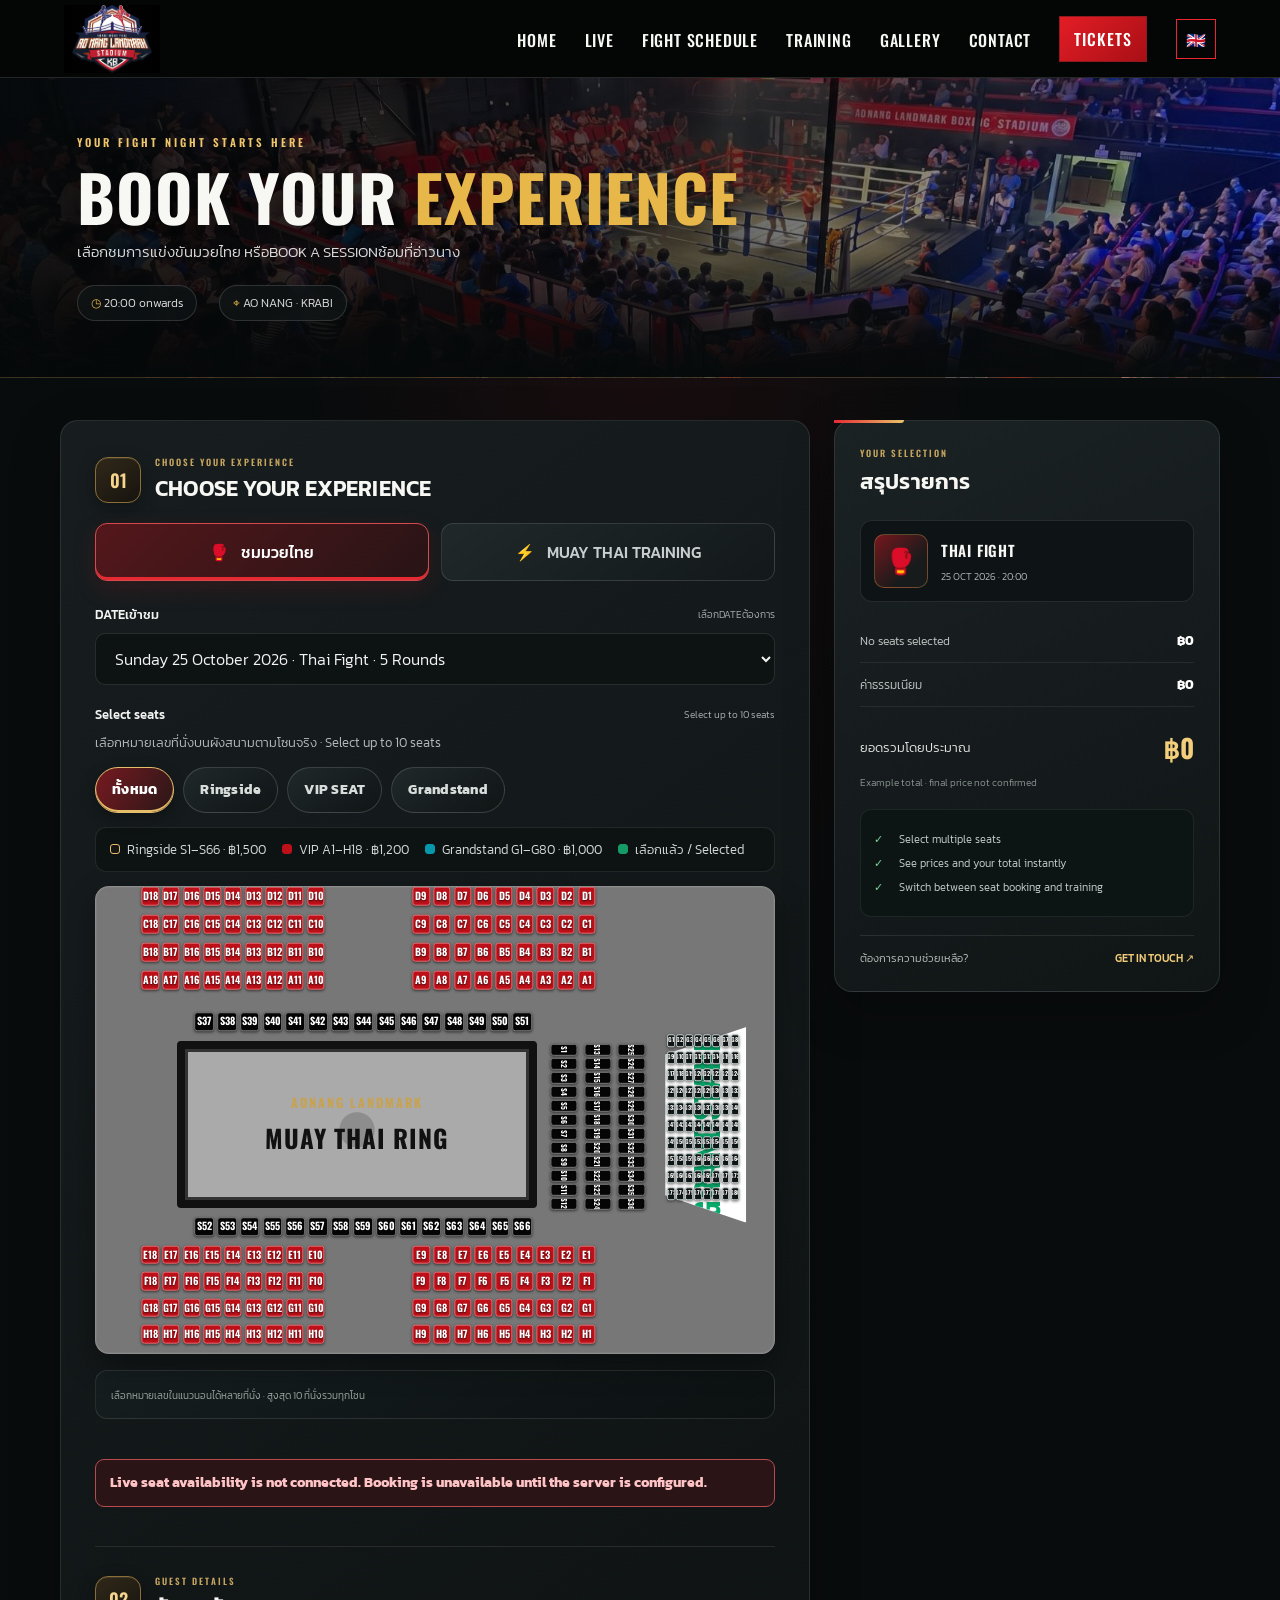
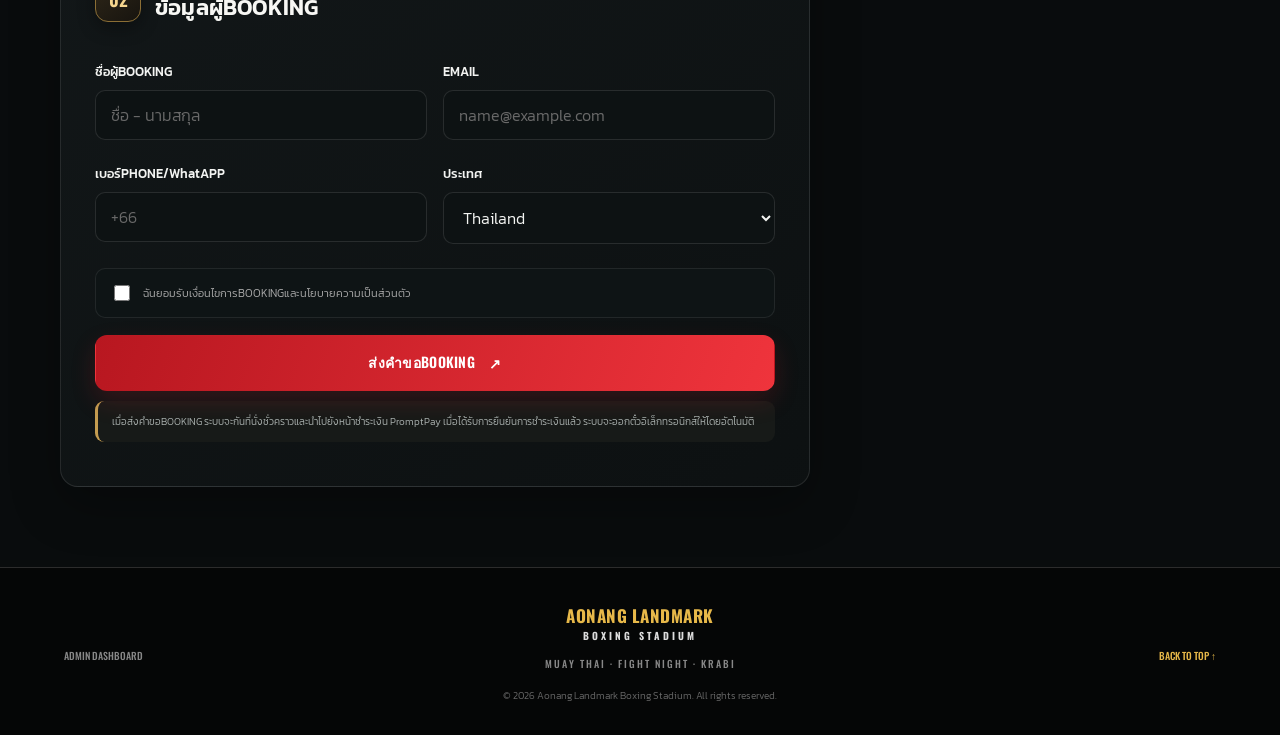
==== commit 96555cb6: "Update booking notice for PromptPay ticket checkout" ====
--- a/booking.html
+++ b/booking.html
@@ -83,7 +83,7 @@
         <div class="guest-fields"><div><label for="guestName">ชื่อผู้จอง</label><input id="guestName" name="guestName" autocomplete="name" placeholder="ชื่อ - นามสกุล" required></div><div><label for="guestEmail">อีเมล</label><input id="guestEmail" name="guestEmail" type="email" autocomplete="email" placeholder="name@example.com" required></div><div><label for="guestPhone">เบอร์โทรศัพท์/WhatAPP</label><input id="guestPhone" name="guestPhone" type="tel" autocomplete="tel" placeholder="+66" required></div><div><label for="guestCountry">ประเทศ</label><select id="guestCountry" name="guestCountry"><option>Thailand</option><option>United Kingdom</option><option>United States</option><option>Australia</option><option>Other</option></select></div></div>
         <label class="booking-consent"><input type="checkbox" required><span>ฉันยอมรับเงื่อนไขการจองและนโยบายความเป็นส่วนตัว</span></label>
         <button class="btn btn-red booking-submit" type="submit">ส่งคำขอจอง <span>↗</span></button>
-        <p class="booking-disclaimer">การเลือกที่นั่งและส่งแบบฟอร์มนี้เป็นเพียงการสาธิต ไม่ใช่การจองที่นั่งจริง ไม่มีการกันที่นั่งหรือรับชำระเงิน กรุณาติดต่อสนามเพื่อยืนยันการจอง</p>
+        <p class="booking-disclaimer">เมื่อส่งคำขอจอง ระบบจะกันที่นั่งชั่วคราวและนำไปยังหน้าชำระเงิน PromptPay เมื่อได้รับการยืนยันการชำระเงินแล้ว ระบบจะออกตั๋วอิเล็กทรอนิกส์ให้โดยอัตโนมัติ</p>
         
       </form>
       <div id="bookingSuccessPopup" class="booking-success-popup" role="dialog" aria-modal="true" aria-labelledby="bookingSuccessText" tabindex="-1" hidden>
